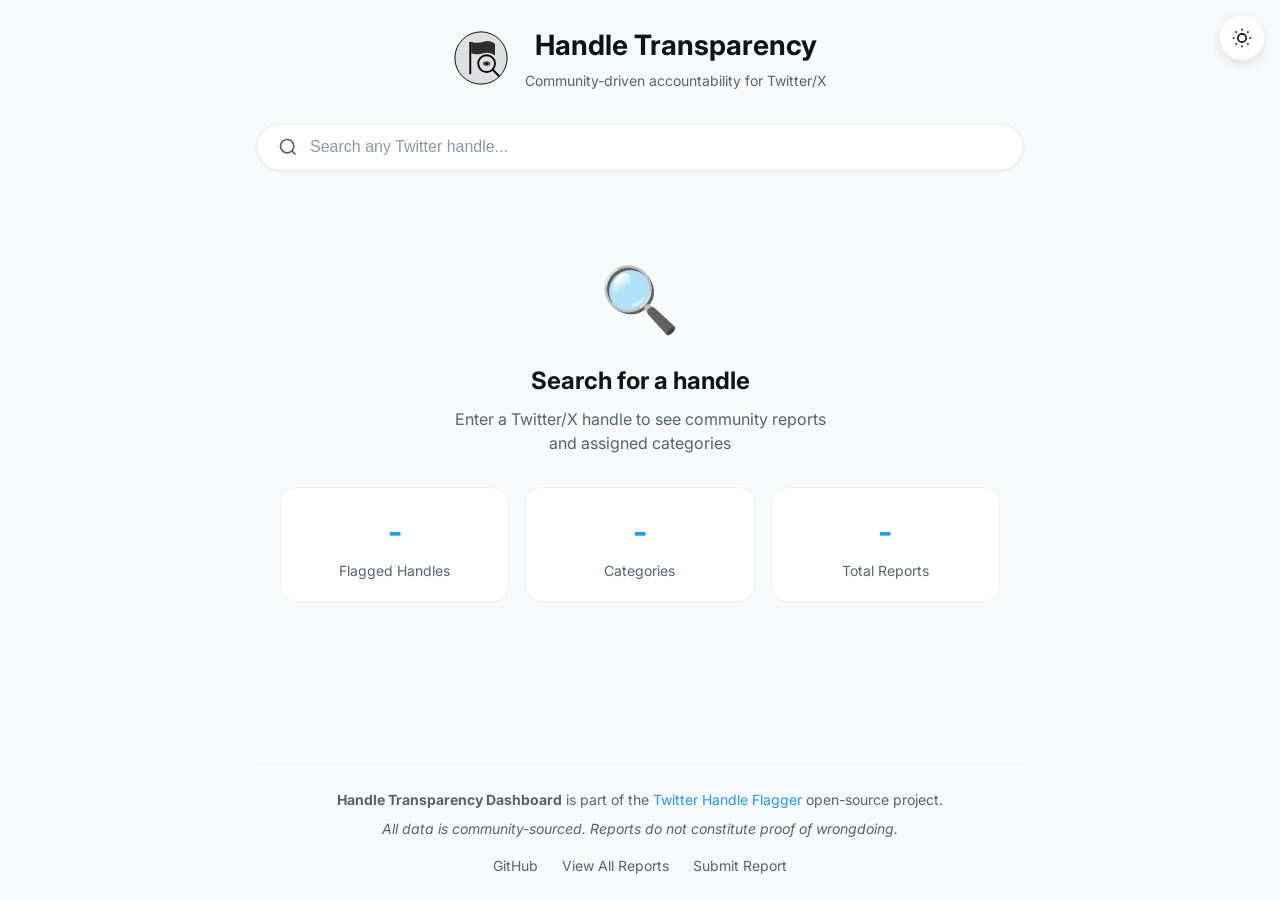
==== docs/index.html @ 55492081 "Add files via upload" ====
<!DOCTYPE html>
<html lang="en">
<head>
  <meta charset="UTF-8">
  <meta name="viewport" content="width=device-width, initial-scale=1.0">
  <title>Handle Transparency Dashboard</title>
  <meta name="description" content="Search and view community reports on Twitter/X handles. See badges, categories, and feedback from the community.">
  
  <!-- Favicon -->
  <link rel="icon" type="image/svg+xml" href="assets/logo.svg">
  
  <!-- Fonts -->
  <link rel="preconnect" href="https://fonts.googleapis.com">
  <link rel="preconnect" href="https://fonts.gstatic.com" crossorigin>
  <link href="https://fonts.googleapis.com/css2?family=Inter:wght@400;500;600;700&display=swap" rel="stylesheet">
  
  <!-- Styles -->
  <link rel="stylesheet" href="styles.css">
</head>
<body>
  <!-- Theme toggle -->
  <button class="theme-toggle" id="themeToggle" aria-label="Toggle dark mode">
    <svg class="sun-icon" width="20" height="20" viewBox="0 0 24 24" fill="none" stroke="currentColor" stroke-width="2">
      <circle cx="12" cy="12" r="5"></circle>
      <line x1="12" y1="1" x2="12" y2="3"></line>
      <line x1="12" y1="21" x2="12" y2="23"></line>
      <line x1="4.22" y1="4.22" x2="5.64" y2="5.64"></line>
      <line x1="18.36" y1="18.36" x2="19.78" y2="19.78"></line>
      <line x1="1" y1="12" x2="3" y2="12"></line>
      <line x1="21" y1="12" x2="23" y2="12"></line>
      <line x1="4.22" y1="19.78" x2="5.64" y2="18.36"></line>
      <line x1="18.36" y1="5.64" x2="19.78" y2="4.22"></line>
    </svg>
    <svg class="moon-icon" width="20" height="20" viewBox="0 0 24 24" fill="none" stroke="currentColor" stroke-width="2">
      <path d="M21 12.79A9 9 0 1 1 11.21 3 7 7 0 0 0 21 12.79z"></path>
    </svg>
  </button>

  <div class="container">
    <!-- Header -->
    <header class="header">
      <div class="logo">
        <img src="assets/logo.svg" alt="Handle Flagger Logo" class="logo-img">
        <div class="logo-text">
          <h1>Handle Transparency</h1>
          <p class="tagline">Community-driven accountability for Twitter/X</p>
        </div>
      </div>
    </header>

    <!-- Search Section -->
    <section class="search-section">
      <div class="search-container">
        <div class="search-input-wrapper">
          <svg class="search-icon" width="20" height="20" viewBox="0 0 24 24" fill="none" stroke="currentColor" stroke-width="2">
            <circle cx="11" cy="11" r="8"></circle>
            <line x1="21" y1="21" x2="16.65" y2="16.65"></line>
          </svg>
          <input 
            type="text" 
            id="searchInput" 
            class="search-input" 
            placeholder="Search any Twitter handle..." 
            autocomplete="off"
            spellcheck="false"
          >
          <button class="search-clear" id="searchClear" aria-label="Clear search">
            <svg width="16" height="16" viewBox="0 0 24 24" fill="none" stroke="currentColor" stroke-width="2">
              <line x1="18" y1="6" x2="6" y2="18"></line>
              <line x1="6" y1="6" x2="18" y2="18"></line>
            </svg>
          </button>
        </div>
        <div class="search-dropdown" id="searchDropdown"></div>
      </div>
      
      <!-- Recent Searches -->
      <div class="recent-searches" id="recentSearches">
        <span class="recent-label">Recent:</span>
        <div class="recent-tags" id="recentTags"></div>
      </div>
    </section>

    <!-- Results Section -->
    <main class="results-section" id="resultsSection">
      <!-- Empty State -->
      <div class="empty-state" id="emptyState">
        <div class="empty-icon">🔍</div>
        <h2>Search for a handle</h2>
        <p>Enter a Twitter/X handle to see community reports and assigned categories</p>
        
        <!-- Stats Overview -->
        <div class="stats-overview" id="statsOverview">
          <div class="stat-card">
            <span class="stat-number" id="totalHandles">-</span>
            <span class="stat-label">Flagged Handles</span>
          </div>
          <div class="stat-card">
            <span class="stat-number" id="totalCategories">-</span>
            <span class="stat-label">Categories</span>
          </div>
          <div class="stat-card">
            <span class="stat-number" id="totalReports">-</span>
            <span class="stat-label">Total Reports</span>
          </div>
        </div>
      </div>

      <!-- Loading State -->
      <div class="loading-state hidden" id="loadingState">
        <div class="spinner"></div>
        <p>Searching...</p>
      </div>

      <!-- Profile Card (hidden by default) -->
      <div class="profile-card hidden" id="profileCard">
        <div class="profile-header">
          <img src="" alt="Profile Avatar" class="profile-avatar" id="profileAvatar">
          <div class="profile-info">
            <h2 class="profile-handle" id="profileHandle">@handle</h2>
            <a href="#" class="profile-link" id="profileLink" target="_blank" rel="noopener">
              View on Twitter →
            </a>
          </div>
        </div>
        
        <!-- Badges -->
        <div class="profile-badges" id="profileBadges">
          <!-- Badges will be inserted here -->
        </div>
        
        <!-- Stats -->
        <div class="profile-stats">
          <div class="stat">
            <span class="stat-value" id="reportCount">0</span>
            <span class="stat-label">Reports</span>
          </div>
          <div class="stat">
            <span class="stat-value" id="firstFlagged">-</span>
            <span class="stat-label">First Flagged</span>
          </div>
          <div class="stat">
            <span class="stat-value" id="lastReport">-</span>
            <span class="stat-label">Last Report</span>
          </div>
        </div>
      </div>

      <!-- Not Found State -->
      <div class="not-found-state hidden" id="notFoundState">
        <div class="not-found-icon">✨</div>
        <h2>No reports found</h2>
        <p>Good news! <strong id="notFoundHandle">@handle</strong> hasn't been flagged by the community.</p>
        <p class="not-found-note">This doesn't mean the account is trustworthy - it just hasn't been reported yet.</p>
        <a href="#" class="report-btn" id="reportBtn" target="_blank" rel="noopener">
          🚩 Report this handle
        </a>
      </div>

      <!-- Feedback/Reports Section -->
      <section class="feedback-section hidden" id="feedbackSection">
        <h3 class="section-title">
          <svg width="20" height="20" viewBox="0 0 24 24" fill="none" stroke="currentColor" stroke-width="2">
            <path d="M21 15a2 2 0 0 1-2 2H7l-4 4V5a2 2 0 0 1 2-2h14a2 2 0 0 1 2 2z"></path>
          </svg>
          Community Reports
        </h3>
        
        <div class="reports-list" id="reportsList">
          <!-- Reports will be inserted here -->
        </div>
        
        <div class="reports-pagination hidden" id="reportsPagination">
          <button class="pagination-btn" id="loadMoreBtn">Load more reports</button>
        </div>
      </section>
    </main>

    <!-- Footer -->
    <footer class="footer">
      <div class="footer-content">
        <p>
          <strong>Handle Transparency Dashboard</strong> is part of the 
          <a href="https://github.com/xxddgghh/twitter-handle-flagger" target="_blank" rel="noopener">Twitter Handle Flagger</a> 
          open-source project.
        </p>
        <p class="footer-note">
          All data is community-sourced. Reports do not constitute proof of wrongdoing.
        </p>
        <div class="footer-links">
          <a href="https://github.com/xxddgghh/twitter-handle-flagger" target="_blank" rel="noopener">GitHub</a>
          <a href="https://github.com/xxddgghh/twitter-handle-flagger/issues" target="_blank" rel="noopener">View All Reports</a>
          <a href="https://github.com/xxddgghh/twitter-handle-flagger/issues/new" target="_blank" rel="noopener">Submit Report</a>
        </div>
      </div>
    </footer>
  </div>

  <!-- Scripts -->
  <script src="app.js"></script>
</body>
</html>
---- docs/styles.css ----
/* ===== CSS Variables ===== */
:root {
  /* Light mode (default) */
  --bg-primary: #ffffff;
  --bg-secondary: #f7f9fa;
  --bg-tertiary: #eff3f4;
  --bg-hover: #e7e7e8;
  --text-primary: #0f1419;
  --text-secondary: #536471;
  --text-tertiary: #8899a6;
  --border-color: #eff3f4;
  --border-hover: #cfd9de;
  --accent-color: #1d9bf0;
  --accent-hover: #1a8cd8;
  --success-color: #00ba7c;
  --warning-color: #ffad1f;
  --danger-color: #f4212e;
  --shadow-sm: 0 1px 2px rgba(0, 0, 0, 0.05);
  --shadow-md: 0 4px 12px rgba(0, 0, 0, 0.1);
  --shadow-lg: 0 8px 24px rgba(0, 0, 0, 0.12);
  --radius-sm: 4px;
  --radius-md: 8px;
  --radius-lg: 16px;
  --radius-full: 9999px;
  
  /* Category colors */
  --cat-paid-promoter: #FFD700;
  --cat-pro-bharat: #FF9933;
  --cat-propaganda: #DC143C;
  --cat-anti-india: #8B0000;
}

/* Dark mode */
[data-theme="dark"] {
  --bg-primary: #000000;
  --bg-secondary: #16181c;
  --bg-tertiary: #1d1f23;
  --bg-hover: #2c2f33;
  --text-primary: #e7e9ea;
  --text-secondary: #71767b;
  --text-tertiary: #536471;
  --border-color: #2f3336;
  --border-hover: #3e4144;
  --shadow-sm: 0 1px 2px rgba(0, 0, 0, 0.3);
  --shadow-md: 0 4px 12px rgba(0, 0, 0, 0.4);
  --shadow-lg: 0 8px 24px rgba(0, 0, 0, 0.5);
}

/* ===== Base Styles ===== */
* {
  margin: 0;
  padding: 0;
  box-sizing: border-box;
}

html {
  font-size: 16px;
  scroll-behavior: smooth;
}

body {
  font-family: 'Inter', -apple-system, BlinkMacSystemFont, 'Segoe UI', Roboto, sans-serif;
  background: var(--bg-secondary);
  color: var(--text-primary);
  line-height: 1.5;
  min-height: 100vh;
  transition: background-color 0.3s ease, color 0.3s ease;
}

a {
  color: var(--accent-color);
  text-decoration: none;
}

a:hover {
  text-decoration: underline;
}

/* ===== Theme Toggle ===== */
.theme-toggle {
  position: fixed;
  top: 16px;
  right: 16px;
  z-index: 100;
  width: 44px;
  height: 44px;
  border: none;
  border-radius: var(--radius-full);
  background: var(--bg-primary);
  color: var(--text-primary);
  cursor: pointer;
  display: flex;
  align-items: center;
  justify-content: center;
  box-shadow: var(--shadow-md);
  transition: all 0.2s ease;
}

.theme-toggle:hover {
  transform: scale(1.05);
  background: var(--bg-hover);
}

.theme-toggle .sun-icon {
  display: block;
}

.theme-toggle .moon-icon {
  display: none;
}

[data-theme="dark"] .theme-toggle .sun-icon {
  display: none;
}

[data-theme="dark"] .theme-toggle .moon-icon {
  display: block;
}

/* ===== Container ===== */
.container {
  max-width: 800px;
  margin: 0 auto;
  padding: 24px 16px;
  min-height: 100vh;
  display: flex;
  flex-direction: column;
}

/* ===== Header ===== */
.header {
  text-align: center;
  margin-bottom: 32px;
}

.logo {
  display: flex;
  align-items: center;
  justify-content: center;
  gap: 16px;
}

.logo-img {
  width: 56px;
  height: 56px;
  color: var(--accent-color);
}

.logo-text h1 {
  font-size: 1.75rem;
  font-weight: 700;
  color: var(--text-primary);
}

.tagline {
  font-size: 0.875rem;
  color: var(--text-secondary);
  margin-top: 4px;
}

/* ===== Search Section ===== */
.search-section {
  margin-bottom: 32px;
}

.search-container {
  position: relative;
}

.search-input-wrapper {
  display: flex;
  align-items: center;
  background: var(--bg-primary);
  border: 2px solid var(--border-color);
  border-radius: var(--radius-full);
  padding: 12px 20px;
  gap: 12px;
  transition: all 0.2s ease;
  box-shadow: var(--shadow-sm);
}

.search-input-wrapper:focus-within {
  border-color: var(--accent-color);
  box-shadow: 0 0 0 4px rgba(29, 155, 240, 0.2);
}

.search-icon {
  color: var(--text-secondary);
  flex-shrink: 0;
}

.search-input {
  flex: 1;
  border: none;
  background: transparent;
  font-size: 1rem;
  color: var(--text-primary);
  outline: none;
}

.search-input::placeholder {
  color: var(--text-tertiary);
}

.search-clear {
  display: none;
  align-items: center;
  justify-content: center;
  width: 28px;
  height: 28px;
  border: none;
  border-radius: var(--radius-full);
  background: var(--bg-tertiary);
  color: var(--text-secondary);
  cursor: pointer;
  transition: all 0.15s ease;
}

.search-clear:hover {
  background: var(--bg-hover);
  color: var(--text-primary);
}

.search-clear.visible {
  display: flex;
}

/* Search Dropdown */
.search-dropdown {
  position: absolute;
  top: calc(100% + 8px);
  left: 0;
  right: 0;
  background: var(--bg-primary);
  border: 1px solid var(--border-color);
  border-radius: var(--radius-lg);
  box-shadow: var(--shadow-lg);
  max-height: 320px;
  overflow-y: auto;
  display: none;
  z-index: 50;
}

.search-dropdown.visible {
  display: block;
}

.dropdown-item {
  display: flex;
  align-items: center;
  justify-content: space-between;
  padding: 12px 16px;
  cursor: pointer;
  transition: background 0.1s ease;
}

.dropdown-item:hover {
  background: var(--bg-secondary);
}

.dropdown-item:first-child {
  border-radius: var(--radius-lg) var(--radius-lg) 0 0;
}

.dropdown-item:last-child {
  border-radius: 0 0 var(--radius-lg) var(--radius-lg);
}

.dropdown-handle {
  font-weight: 600;
  color: var(--text-primary);
}

.dropdown-badge {
  font-size: 0.75rem;
  padding: 2px 8px;
  border-radius: var(--radius-full);
  font-weight: 500;
}

/* Recent Searches */
.recent-searches {
  display: none;
  align-items: center;
  gap: 8px;
  margin-top: 12px;
  flex-wrap: wrap;
}

.recent-searches.visible {
  display: flex;
}

.recent-label {
  font-size: 0.875rem;
  color: var(--text-secondary);
}

.recent-tags {
  display: flex;
  gap: 8px;
  flex-wrap: wrap;
}

.recent-tag {
  display: inline-flex;
  align-items: center;
  gap: 6px;
  padding: 6px 12px;
  background: var(--bg-primary);
  border: 1px solid var(--border-color);
  border-radius: var(--radius-full);
  font-size: 0.875rem;
  color: var(--text-primary);
  cursor: pointer;
  transition: all 0.15s ease;
}

.recent-tag:hover {
  background: var(--bg-hover);
  border-color: var(--border-hover);
}

.recent-tag-remove {
  width: 16px;
  height: 16px;
  display: flex;
  align-items: center;
  justify-content: center;
  border-radius: var(--radius-full);
  color: var(--text-tertiary);
  transition: all 0.1s ease;
}

.recent-tag-remove:hover {
  background: var(--danger-color);
  color: white;
}

/* ===== Results Section ===== */
.results-section {
  flex: 1;
}

/* Empty State */
.empty-state {
  text-align: center;
  padding: 48px 24px;
}

.empty-icon {
  font-size: 4rem;
  margin-bottom: 16px;
}

.empty-state h2 {
  font-size: 1.5rem;
  font-weight: 700;
  margin-bottom: 8px;
  color: var(--text-primary);
}

.empty-state p {
  color: var(--text-secondary);
  max-width: 400px;
  margin: 0 auto;
}

/* Stats Overview */
.stats-overview {
  display: grid;
  grid-template-columns: repeat(3, 1fr);
  gap: 16px;
  margin-top: 32px;
}

.stat-card {
  background: var(--bg-primary);
  border: 1px solid var(--border-color);
  border-radius: var(--radius-lg);
  padding: 20px;
  text-align: center;
}

.stat-number {
  display: block;
  font-size: 2rem;
  font-weight: 700;
  color: var(--accent-color);
}

.stat-label {
  display: block;
  font-size: 0.875rem;
  color: var(--text-secondary);
  margin-top: 4px;
}

/* Loading State */
.loading-state {
  text-align: center;
  padding: 64px 24px;
}

.spinner {
  width: 40px;
  height: 40px;
  border: 3px solid var(--border-color);
  border-top-color: var(--accent-color);
  border-radius: 50%;
  animation: spin 0.8s linear infinite;
  margin: 0 auto 16px;
}

@keyframes spin {
  to { transform: rotate(360deg); }
}

.loading-state p {
  color: var(--text-secondary);
}

/* ===== Profile Card ===== */
.profile-card {
  background: var(--bg-primary);
  border: 1px solid var(--border-color);
  border-radius: var(--radius-lg);
  padding: 24px;
  margin-bottom: 24px;
  box-shadow: var(--shadow-md);
}

.profile-header {
  display: flex;
  align-items: center;
  gap: 16px;
  margin-bottom: 20px;
}

.profile-avatar {
  width: 72px;
  height: 72px;
  border-radius: var(--radius-full);
  background: var(--bg-tertiary);
  object-fit: cover;
}

.profile-info {
  flex: 1;
}

.profile-handle {
  font-size: 1.5rem;
  font-weight: 700;
  color: var(--text-primary);
}

.profile-link {
  font-size: 0.875rem;
  color: var(--accent-color);
}

/* Profile Badges */
.profile-badges {
  display: flex;
  flex-wrap: wrap;
  gap: 8px;
  margin-bottom: 20px;
}

.badge {
  display: inline-flex;
  align-items: center;
  gap: 6px;
  padding: 8px 16px;
  border-radius: var(--radius-full);
  font-size: 0.875rem;
  font-weight: 600;
}

.badge-dot {
  width: 8px;
  height: 8px;
  border-radius: 50%;
}

/* Profile Stats */
.profile-stats {
  display: grid;
  grid-template-columns: repeat(3, 1fr);
  gap: 16px;
  padding-top: 20px;
  border-top: 1px solid var(--border-color);
}

.profile-stats .stat {
  text-align: center;
}

.profile-stats .stat-value {
  display: block;
  font-size: 1.25rem;
  font-weight: 700;
  color: var(--text-primary);
}

.profile-stats .stat-label {
  font-size: 0.75rem;
  color: var(--text-secondary);
  text-transform: uppercase;
  letter-spacing: 0.5px;
}

/* ===== Not Found State ===== */
.not-found-state {
  text-align: center;
  padding: 48px 24px;
  background: var(--bg-primary);
  border: 1px solid var(--border-color);
  border-radius: var(--radius-lg);
}

.not-found-icon {
  font-size: 4rem;
  margin-bottom: 16px;
}

.not-found-state h2 {
  font-size: 1.5rem;
  font-weight: 700;
  margin-bottom: 8px;
  color: var(--success-color);
}

.not-found-state p {
  color: var(--text-secondary);
  margin-bottom: 8px;
}

.not-found-note {
  font-size: 0.875rem;
  color: var(--text-tertiary);
  font-style: italic;
}

.report-btn {
  display: inline-flex;
  align-items: center;
  gap: 8px;
  margin-top: 20px;
  padding: 12px 24px;
  background: var(--danger-color);
  color: white;
  border-radius: var(--radius-full);
  font-weight: 600;
  text-decoration: none;
  transition: all 0.15s ease;
}

.report-btn:hover {
  background: #d91a27;
  text-decoration: none;
  transform: translateY(-1px);
}

/* ===== Feedback Section ===== */
.feedback-section {
  margin-top: 24px;
}

.section-title {
  display: flex;
  align-items: center;
  gap: 8px;
  font-size: 1.125rem;
  font-weight: 600;
  color: var(--text-primary);
  margin-bottom: 16px;
}

.section-title svg {
  color: var(--text-secondary);
}

/* Reports List */
.reports-list {
  display: flex;
  flex-direction: column;
  gap: 12px;
}

.report-card {
  background: var(--bg-primary);
  border: 1px solid var(--border-color);
  border-radius: var(--radius-lg);
  padding: 16px;
  transition: all 0.15s ease;
}

.report-card:hover {
  border-color: var(--border-hover);
  box-shadow: var(--shadow-sm);
}

.report-header {
  display: flex;
  align-items: center;
  justify-content: space-between;
  margin-bottom: 8px;
}

.report-meta {
  display: flex;
  align-items: center;
  gap: 8px;
}

.reporter-avatar {
  width: 24px;
  height: 24px;
  border-radius: var(--radius-full);
  background: var(--bg-tertiary);
}

.reporter-name {
  font-weight: 500;
  color: var(--text-primary);
  font-size: 0.875rem;
}

.report-date {
  font-size: 0.75rem;
  color: var(--text-tertiary);
}

.report-category {
  font-size: 0.75rem;
  padding: 4px 10px;
  border-radius: var(--radius-full);
  font-weight: 500;
}

.report-content {
  color: var(--text-secondary);
  font-size: 0.875rem;
  line-height: 1.6;
  margin-bottom: 12px;
}

.report-content blockquote {
  border-left: 3px solid var(--border-color);
  padding-left: 12px;
  margin: 8px 0;
  color: var(--text-tertiary);
  font-style: italic;
}

.report-footer {
  display: flex;
  align-items: center;
  justify-content: space-between;
}

.report-link {
  font-size: 0.875rem;
  color: var(--accent-color);
  display: flex;
  align-items: center;
  gap: 4px;
}

/* Pagination */
.reports-pagination {
  margin-top: 20px;
  text-align: center;
}

.pagination-btn {
  padding: 12px 24px;
  background: var(--bg-tertiary);
  border: 1px solid var(--border-color);
  border-radius: var(--radius-full);
  color: var(--text-primary);
  font-weight: 500;
  cursor: pointer;
  transition: all 0.15s ease;
}

.pagination-btn:hover {
  background: var(--bg-hover);
}

/* ===== Footer ===== */
.footer {
  margin-top: 48px;
  padding-top: 24px;
  border-top: 1px solid var(--border-color);
}

.footer-content {
  text-align: center;
}

.footer-content p {
  font-size: 0.875rem;
  color: var(--text-secondary);
  margin-bottom: 8px;
}

.footer-note {
  font-size: 0.75rem;
  color: var(--text-tertiary);
  font-style: italic;
}

.footer-links {
  display: flex;
  justify-content: center;
  gap: 24px;
  margin-top: 16px;
}

.footer-links a {
  font-size: 0.875rem;
  color: var(--text-secondary);
}

.footer-links a:hover {
  color: var(--accent-color);
}

/* ===== Utility Classes ===== */
.hidden {
  display: none !important;
}

/* ===== Responsive ===== */
@media (max-width: 640px) {
  .container {
    padding: 16px 12px;
  }
  
  .logo {
    flex-direction: column;
    gap: 12px;
  }
  
  .logo-img {
    width: 48px;
    height: 48px;
  }
  
  .logo-text h1 {
    font-size: 1.5rem;
  }
  
  .search-input-wrapper {
    padding: 10px 16px;
  }
  
  .stats-overview {
    grid-template-columns: 1fr;
    gap: 12px;
  }
  
  .stat-card {
    padding: 16px;
  }
  
  .stat-number {
    font-size: 1.5rem;
  }
  
  .profile-card {
    padding: 16px;
  }
  
  .profile-header {
    flex-direction: column;
    text-align: center;
  }
  
  .profile-avatar {
    width: 64px;
    height: 64px;
  }
  
  .profile-handle {
    font-size: 1.25rem;
  }
  
  .profile-badges {
    justify-content: center;
  }
  
  .profile-stats {
    grid-template-columns: 1fr;
    gap: 12px;
  }
  
  .report-header {
    flex-direction: column;
    align-items: flex-start;
    gap: 8px;
  }
  
  .footer-links {
    flex-direction: column;
    gap: 12px;
  }
  
  .theme-toggle {
    top: 12px;
    right: 12px;
    width: 40px;
    height: 40px;
  }
}

/* Tablet */
@media (min-width: 641px) and (max-width: 768px) {
  .stats-overview {
    grid-template-columns: repeat(3, 1fr);
  }
  
  .profile-stats {
    grid-template-columns: repeat(3, 1fr);
  }
}

/* ===== Print Styles ===== */
@media print {
  .theme-toggle,
  .search-section,
  .report-btn,
  .pagination-btn,
  .footer-links {
    display: none !important;
  }
  
  body {
    background: white;
    color: black;
  }
  
  .profile-card,
  .report-card {
    border: 1px solid #ccc;
    box-shadow: none;
  }
}
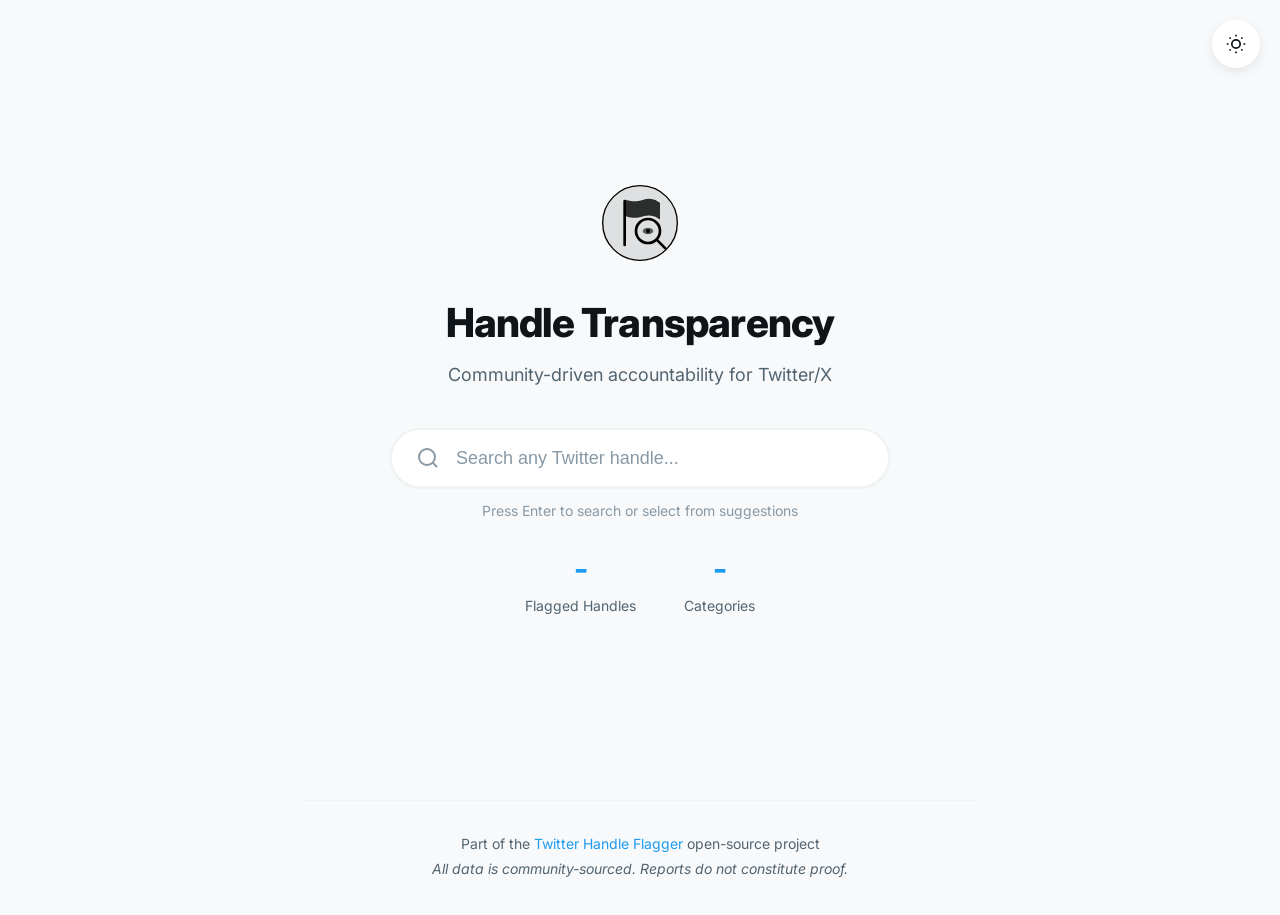
==== commit 94ed1081: "Add files via upload" ====
--- a/docs/index.html
+++ b/docs/index.html
@@ -12,7 +12,7 @@
   <!-- Fonts -->
   <link rel="preconnect" href="https://fonts.googleapis.com">
   <link rel="preconnect" href="https://fonts.gstatic.com" crossorigin>
-  <link href="https://fonts.googleapis.com/css2?family=Inter:wght@400;500;600;700&display=swap" rel="stylesheet">
+  <link href="https://fonts.googleapis.com/css2?family=Inter:wght@400;500;600;700;800&display=swap" rel="stylesheet">
   
   <!-- Styles -->
   <link rel="stylesheet" href="styles.css">
@@ -37,74 +37,78 @@
   </button>
 
   <div class="container">
-    <!-- Header -->
-    <header class="header">
-      <div class="logo">
-        <img src="assets/logo.svg" alt="Handle Flagger Logo" class="logo-img">
-        <div class="logo-text">
-          <h1>Handle Transparency</h1>
-          <p class="tagline">Community-driven accountability for Twitter/X</p>
-        </div>
-      </div>
-    </header>
-
-    <!-- Search Section -->
-    <section class="search-section">
-      <div class="search-container">
-        <div class="search-input-wrapper">
-          <svg class="search-icon" width="20" height="20" viewBox="0 0 24 24" fill="none" stroke="currentColor" stroke-width="2">
-            <circle cx="11" cy="11" r="8"></circle>
-            <line x1="21" y1="21" x2="16.65" y2="16.65"></line>
+    <!-- Hero Section (shown initially) -->
+    <section class="hero-section" id="heroSection">
+      <div class="hero-content">
+        <div class="hero-logo">
+          <img src="assets/logo.svg" alt="Handle Flagger Logo" class="logo-img">
+        </div>
+        <h1 class="hero-title">Handle Transparency</h1>
+        <p class="hero-subtitle">Community-driven accountability for Twitter/X</p>
+        
+        <!-- Search Box -->
+        <div class="hero-search">
+          <div class="search-container">
+            <div class="search-input-wrapper">
+              <svg class="search-icon" width="24" height="24" viewBox="0 0 24 24" fill="none" stroke="currentColor" stroke-width="2">
+                <circle cx="11" cy="11" r="8"></circle>
+                <line x1="21" y1="21" x2="16.65" y2="16.65"></line>
+              </svg>
+              <input 
+                type="text" 
+                id="searchInput" 
+                class="search-input" 
+                placeholder="Search any Twitter handle..." 
+                autocomplete="off"
+                spellcheck="false"
+              >
+              <button class="search-clear" id="searchClear" aria-label="Clear search">
+                <svg width="18" height="18" viewBox="0 0 24 24" fill="none" stroke="currentColor" stroke-width="2">
+                  <line x1="18" y1="6" x2="6" y2="18"></line>
+                  <line x1="6" y1="6" x2="18" y2="18"></line>
+                </svg>
+              </button>
+            </div>
+            <div class="search-dropdown" id="searchDropdown"></div>
+          </div>
+          <p class="search-hint">Press Enter to search or select from suggestions</p>
+        </div>
+        
+        <!-- Recent Searches -->
+        <div class="recent-searches" id="recentSearches">
+          <span class="recent-label">Recent:</span>
+          <div class="recent-tags" id="recentTags"></div>
+        </div>
+        
+        <!-- Quick Stats -->
+        <div class="hero-stats" id="heroStats">
+          <div class="hero-stat">
+            <span class="hero-stat-number" id="totalHandles">-</span>
+            <span class="hero-stat-label">Flagged Handles</span>
+          </div>
+          <div class="hero-stat">
+            <span class="hero-stat-number" id="totalCategories">-</span>
+            <span class="hero-stat-label">Categories</span>
+          </div>
+        </div>
+      </div>
+    </section>
+
+    <!-- Results Section (shown after search) -->
+    <main class="results-section hidden" id="resultsSection">
+      <!-- Back Button & Mini Search -->
+      <header class="results-header">
+        <button class="back-btn" id="backBtn">
+          <svg width="20" height="20" viewBox="0 0 24 24" fill="none" stroke="currentColor" stroke-width="2">
+            <line x1="19" y1="12" x2="5" y2="12"></line>
+            <polyline points="12 19 5 12 12 5"></polyline>
           </svg>
-          <input 
-            type="text" 
-            id="searchInput" 
-            class="search-input" 
-            placeholder="Search any Twitter handle..." 
-            autocomplete="off"
-            spellcheck="false"
-          >
-          <button class="search-clear" id="searchClear" aria-label="Clear search">
-            <svg width="16" height="16" viewBox="0 0 24 24" fill="none" stroke="currentColor" stroke-width="2">
-              <line x1="18" y1="6" x2="6" y2="18"></line>
-              <line x1="6" y1="6" x2="18" y2="18"></line>
-            </svg>
-          </button>
-        </div>
-        <div class="search-dropdown" id="searchDropdown"></div>
-      </div>
-      
-      <!-- Recent Searches -->
-      <div class="recent-searches" id="recentSearches">
-        <span class="recent-label">Recent:</span>
-        <div class="recent-tags" id="recentTags"></div>
-      </div>
-    </section>
-
-    <!-- Results Section -->
-    <main class="results-section" id="resultsSection">
-      <!-- Empty State -->
-      <div class="empty-state" id="emptyState">
-        <div class="empty-icon">🔍</div>
-        <h2>Search for a handle</h2>
-        <p>Enter a Twitter/X handle to see community reports and assigned categories</p>
-        
-        <!-- Stats Overview -->
-        <div class="stats-overview" id="statsOverview">
-          <div class="stat-card">
-            <span class="stat-number" id="totalHandles">-</span>
-            <span class="stat-label">Flagged Handles</span>
-          </div>
-          <div class="stat-card">
-            <span class="stat-number" id="totalCategories">-</span>
-            <span class="stat-label">Categories</span>
-          </div>
-          <div class="stat-card">
-            <span class="stat-number" id="totalReports">-</span>
-            <span class="stat-label">Total Reports</span>
-          </div>
-        </div>
-      </div>
+          Back
+        </button>
+        <div class="mini-search">
+          <input type="text" id="miniSearchInput" class="mini-search-input" placeholder="Search another handle...">
+        </div>
+      </header>
 
       <!-- Loading State -->
       <div class="loading-state hidden" id="loadingState">
@@ -112,66 +116,115 @@
         <p>Searching...</p>
       </div>
 
-      <!-- Profile Card (hidden by default) -->
-      <div class="profile-card hidden" id="profileCard">
-        <div class="profile-header">
-          <img src="" alt="Profile Avatar" class="profile-avatar" id="profileAvatar">
-          <div class="profile-info">
-            <h2 class="profile-handle" id="profileHandle">@handle</h2>
-            <a href="#" class="profile-link" id="profileLink" target="_blank" rel="noopener">
-              View on Twitter →
-            </a>
-          </div>
-        </div>
-        
-        <!-- Badges -->
-        <div class="profile-badges" id="profileBadges">
-          <!-- Badges will be inserted here -->
-        </div>
-        
-        <!-- Stats -->
-        <div class="profile-stats">
-          <div class="stat">
-            <span class="stat-value" id="reportCount">0</span>
-            <span class="stat-label">Reports</span>
-          </div>
-          <div class="stat">
-            <span class="stat-value" id="firstFlagged">-</span>
-            <span class="stat-label">First Flagged</span>
-          </div>
-          <div class="stat">
-            <span class="stat-value" id="lastReport">-</span>
-            <span class="stat-label">Last Report</span>
+      <!-- Profile Card -->
+      <div class="profile-section hidden" id="profileSection">
+        <div class="profile-card">
+          <div class="profile-main">
+            <img src="" alt="Profile Avatar" class="profile-avatar" id="profileAvatar">
+            <div class="profile-identity">
+              <h2 class="profile-handle" id="profileHandle">@handle</h2>
+              <a href="#" class="profile-twitter-link" id="profileLink" target="_blank" rel="noopener">
+                View on Twitter/X
+                <svg width="14" height="14" viewBox="0 0 24 24" fill="none" stroke="currentColor" stroke-width="2">
+                  <path d="M18 13v6a2 2 0 0 1-2 2H5a2 2 0 0 1-2-2V8a2 2 0 0 1 2-2h6"></path>
+                  <polyline points="15 3 21 3 21 9"></polyline>
+                  <line x1="10" y1="14" x2="21" y2="3"></line>
+                </svg>
+              </a>
+            </div>
+          </div>
+          
+          <!-- Status Badge (Main) -->
+          <div class="profile-status" id="profileStatus">
+            <!-- Status will be injected here -->
+          </div>
+          
+          <!-- Key Stats -->
+          <div class="profile-key-stats">
+            <div class="key-stat">
+              <svg width="20" height="20" viewBox="0 0 24 24" fill="none" stroke="currentColor" stroke-width="2">
+                <path d="M4 15s1-1 4-1 5 2 8 2 4-1 4-1V3s-1 1-4 1-5-2-8-2-4 1-4 1z"></path>
+                <line x1="4" y1="22" x2="4" y2="15"></line>
+              </svg>
+              <div class="key-stat-content">
+                <span class="key-stat-value" id="reportCount">0</span>
+                <span class="key-stat-label">Reports</span>
+              </div>
+            </div>
+            <div class="key-stat">
+              <svg width="20" height="20" viewBox="0 0 24 24" fill="none" stroke="currentColor" stroke-width="2">
+                <circle cx="12" cy="12" r="10"></circle>
+                <polyline points="12 6 12 12 16 14"></polyline>
+              </svg>
+              <div class="key-stat-content">
+                <span class="key-stat-value" id="firstFlagged">-</span>
+                <span class="key-stat-label">First Flagged</span>
+              </div>
+            </div>
+            <div class="key-stat">
+              <svg width="20" height="20" viewBox="0 0 24 24" fill="none" stroke="currentColor" stroke-width="2">
+                <rect x="3" y="4" width="18" height="18" rx="2" ry="2"></rect>
+                <line x1="16" y1="2" x2="16" y2="6"></line>
+                <line x1="8" y1="2" x2="8" y2="6"></line>
+                <line x1="3" y1="10" x2="21" y2="10"></line>
+              </svg>
+              <div class="key-stat-content">
+                <span class="key-stat-value" id="lastReport">-</span>
+                <span class="key-stat-label">Last Report</span>
+              </div>
+            </div>
           </div>
         </div>
       </div>
 
       <!-- Not Found State -->
-      <div class="not-found-state hidden" id="notFoundState">
-        <div class="not-found-icon">✨</div>
-        <h2>No reports found</h2>
-        <p>Good news! <strong id="notFoundHandle">@handle</strong> hasn't been flagged by the community.</p>
-        <p class="not-found-note">This doesn't mean the account is trustworthy - it just hasn't been reported yet.</p>
-        <a href="#" class="report-btn" id="reportBtn" target="_blank" rel="noopener">
-          🚩 Report this handle
-        </a>
-      </div>
-
-      <!-- Feedback/Reports Section -->
-      <section class="feedback-section hidden" id="feedbackSection">
-        <h3 class="section-title">
-          <svg width="20" height="20" viewBox="0 0 24 24" fill="none" stroke="currentColor" stroke-width="2">
-            <path d="M21 15a2 2 0 0 1-2 2H7l-4 4V5a2 2 0 0 1 2-2h14a2 2 0 0 1 2 2z"></path>
-          </svg>
-          Community Reports
-        </h3>
+      <div class="not-found-section hidden" id="notFoundSection">
+        <div class="not-found-card">
+          <div class="not-found-icon">✨</div>
+          <h2>No reports found</h2>
+          <p class="not-found-handle" id="notFoundHandle">@handle</p>
+          <p class="not-found-message">This account hasn't been flagged by the community yet.</p>
+          <div class="not-found-note">
+            <svg width="16" height="16" viewBox="0 0 24 24" fill="none" stroke="currentColor" stroke-width="2">
+              <circle cx="12" cy="12" r="10"></circle>
+              <line x1="12" y1="16" x2="12" y2="12"></line>
+              <line x1="12" y1="8" x2="12.01" y2="8"></line>
+            </svg>
+            <span>This doesn't guarantee the account is trustworthy - it simply hasn't been reported.</span>
+          </div>
+          <a href="#" class="report-btn" id="reportBtn" target="_blank" rel="noopener">
+            <svg width="18" height="18" viewBox="0 0 24 24" fill="none" stroke="currentColor" stroke-width="2">
+              <path d="M4 15s1-1 4-1 5 2 8 2 4-1 4-1V3s-1 1-4 1-5-2-8-2-4 1-4 1z"></path>
+              <line x1="4" y1="22" x2="4" y2="15"></line>
+            </svg>
+            Report this handle
+          </a>
+        </div>
+      </div>
+
+      <!-- Reports Section -->
+      <section class="reports-section hidden" id="reportsSection">
+        <div class="section-header">
+          <h3 class="section-title">
+            <svg width="20" height="20" viewBox="0 0 24 24" fill="none" stroke="currentColor" stroke-width="2">
+              <path d="M21 15a2 2 0 0 1-2 2H7l-4 4V5a2 2 0 0 1 2-2h14a2 2 0 0 1 2 2z"></path>
+            </svg>
+            Community Reports
+          </h3>
+          <span class="reports-count" id="reportsCount">0 reports</span>
+        </div>
         
         <div class="reports-list" id="reportsList">
           <!-- Reports will be inserted here -->
         </div>
         
         <div class="reports-pagination hidden" id="reportsPagination">
-          <button class="pagination-btn" id="loadMoreBtn">Load more reports</button>
+          <button class="load-more-btn" id="loadMoreBtn">
+            Load more reports
+            <svg width="16" height="16" viewBox="0 0 24 24" fill="none" stroke="currentColor" stroke-width="2">
+              <polyline points="6 9 12 15 18 9"></polyline>
+            </svg>
+          </button>
         </div>
       </section>
     </main>
@@ -180,18 +233,13 @@
     <footer class="footer">
       <div class="footer-content">
         <p>
-          <strong>Handle Transparency Dashboard</strong> is part of the 
+          Part of the 
           <a href="https://github.com/xxddgghh/twitter-handle-flagger" target="_blank" rel="noopener">Twitter Handle Flagger</a> 
-          open-source project.
+          open-source project
         </p>
-        <p class="footer-note">
-          All data is community-sourced. Reports do not constitute proof of wrongdoing.
+        <p class="footer-disclaimer">
+          All data is community-sourced. Reports do not constitute proof.
         </p>
-        <div class="footer-links">
-          <a href="https://github.com/xxddgghh/twitter-handle-flagger" target="_blank" rel="noopener">GitHub</a>
-          <a href="https://github.com/xxddgghh/twitter-handle-flagger/issues" target="_blank" rel="noopener">View All Reports</a>
-          <a href="https://github.com/xxddgghh/twitter-handle-flagger/issues/new" target="_blank" rel="noopener">Submit Report</a>
-        </div>
       </div>
     </footer>
   </div>
--- a/docs/styles.css
+++ b/docs/styles.css
@@ -5,6 +5,7 @@
   --bg-secondary: #f7f9fa;
   --bg-tertiary: #eff3f4;
   --bg-hover: #e7e7e8;
+  --bg-card: #ffffff;
   --text-primary: #0f1419;
   --text-secondary: #536471;
   --text-tertiary: #8899a6;
@@ -13,37 +14,46 @@
   --accent-color: #1d9bf0;
   --accent-hover: #1a8cd8;
   --success-color: #00ba7c;
+  --success-bg: rgba(0, 186, 124, 0.1);
   --warning-color: #ffad1f;
+  --warning-bg: rgba(255, 173, 31, 0.1);
   --danger-color: #f4212e;
-  --shadow-sm: 0 1px 2px rgba(0, 0, 0, 0.05);
-  --shadow-md: 0 4px 12px rgba(0, 0, 0, 0.1);
-  --shadow-lg: 0 8px 24px rgba(0, 0, 0, 0.12);
-  --radius-sm: 4px;
-  --radius-md: 8px;
+  --danger-bg: rgba(244, 33, 46, 0.1);
+  --shadow-sm: 0 1px 2px rgba(0, 0, 0, 0.04);
+  --shadow-md: 0 4px 12px rgba(0, 0, 0, 0.08);
+  --shadow-lg: 0 8px 30px rgba(0, 0, 0, 0.12);
+  --radius-sm: 8px;
+  --radius-md: 12px;
   --radius-lg: 16px;
+  --radius-xl: 24px;
   --radius-full: 9999px;
   
   /* Category colors */
   --cat-paid-promoter: #FFD700;
+  --cat-paid-promoter-bg: rgba(255, 215, 0, 0.15);
   --cat-pro-bharat: #FF9933;
+  --cat-pro-bharat-bg: rgba(255, 153, 51, 0.15);
   --cat-propaganda: #DC143C;
+  --cat-propaganda-bg: rgba(220, 20, 60, 0.15);
   --cat-anti-india: #8B0000;
+  --cat-anti-india-bg: rgba(139, 0, 0, 0.15);
 }
 
 /* Dark mode */
 [data-theme="dark"] {
   --bg-primary: #000000;
-  --bg-secondary: #16181c;
-  --bg-tertiary: #1d1f23;
-  --bg-hover: #2c2f33;
+  --bg-secondary: #0a0a0a;
+  --bg-tertiary: #16181c;
+  --bg-hover: #1d1f23;
+  --bg-card: #16181c;
   --text-primary: #e7e9ea;
   --text-secondary: #71767b;
   --text-tertiary: #536471;
   --border-color: #2f3336;
   --border-hover: #3e4144;
-  --shadow-sm: 0 1px 2px rgba(0, 0, 0, 0.3);
-  --shadow-md: 0 4px 12px rgba(0, 0, 0, 0.4);
-  --shadow-lg: 0 8px 24px rgba(0, 0, 0, 0.5);
+  --shadow-sm: 0 1px 2px rgba(0, 0, 0, 0.2);
+  --shadow-md: 0 4px 12px rgba(0, 0, 0, 0.3);
+  --shadow-lg: 0 8px 30px rgba(0, 0, 0, 0.4);
 }
 
 /* ===== Base Styles ===== */
@@ -70,23 +80,24 @@
 a {
   color: var(--accent-color);
   text-decoration: none;
+  transition: color 0.15s ease;
 }
 
 a:hover {
-  text-decoration: underline;
+  color: var(--accent-hover);
 }
 
 /* ===== Theme Toggle ===== */
 .theme-toggle {
   position: fixed;
-  top: 16px;
-  right: 16px;
+  top: 20px;
+  right: 20px;
   z-index: 100;
-  width: 44px;
-  height: 44px;
+  width: 48px;
+  height: 48px;
   border: none;
   border-radius: var(--radius-full);
-  background: var(--bg-primary);
+  background: var(--bg-card);
   color: var(--text-primary);
   cursor: pointer;
   display: flex;
@@ -98,69 +109,66 @@
 
 .theme-toggle:hover {
   transform: scale(1.05);
-  background: var(--bg-hover);
-}
-
-.theme-toggle .sun-icon {
-  display: block;
-}
-
-.theme-toggle .moon-icon {
-  display: none;
-}
-
-[data-theme="dark"] .theme-toggle .sun-icon {
-  display: none;
-}
-
-[data-theme="dark"] .theme-toggle .moon-icon {
-  display: block;
-}
+  box-shadow: var(--shadow-lg);
+}
+
+.theme-toggle .sun-icon { display: block; }
+.theme-toggle .moon-icon { display: none; }
+[data-theme="dark"] .theme-toggle .sun-icon { display: none; }
+[data-theme="dark"] .theme-toggle .moon-icon { display: block; }
 
 /* ===== Container ===== */
 .container {
-  max-width: 800px;
+  max-width: 720px;
   margin: 0 auto;
-  padding: 24px 16px;
+  padding: 0 20px;
   min-height: 100vh;
   display: flex;
   flex-direction: column;
 }
 
-/* ===== Header ===== */
-.header {
+/* ===== Hero Section ===== */
+.hero-section {
+  display: flex;
+  align-items: center;
+  justify-content: center;
+  min-height: calc(100vh - 100px);
+  padding: 40px 0;
+}
+
+.hero-content {
   text-align: center;
-  margin-bottom: 32px;
-}
-
-.logo {
-  display: flex;
-  align-items: center;
-  justify-content: center;
-  gap: 16px;
+  width: 100%;
+  max-width: 500px;
+}
+
+.hero-logo {
+  margin-bottom: 24px;
 }
 
 .logo-img {
-  width: 56px;
-  height: 56px;
+  width: 80px;
+  height: 80px;
   color: var(--accent-color);
 }
 
-.logo-text h1 {
-  font-size: 1.75rem;
-  font-weight: 700;
-  color: var(--text-primary);
-}
-
-.tagline {
-  font-size: 0.875rem;
-  color: var(--text-secondary);
-  margin-top: 4px;
-}
-
-/* ===== Search Section ===== */
-.search-section {
-  margin-bottom: 32px;
+.hero-title {
+  font-size: 2.5rem;
+  font-weight: 800;
+  color: var(--text-primary);
+  margin-bottom: 8px;
+  letter-spacing: -0.02em;
+}
+
+.hero-subtitle {
+  font-size: 1.125rem;
+  color: var(--text-secondary);
+  margin-bottom: 40px;
+}
+
+/* Hero Search */
+.hero-search {
+  margin-bottom: 24px;
 }
 
 .search-container {
@@ -170,22 +178,22 @@
 .search-input-wrapper {
   display: flex;
   align-items: center;
-  background: var(--bg-primary);
+  background: var(--bg-card);
   border: 2px solid var(--border-color);
   border-radius: var(--radius-full);
-  padding: 12px 20px;
-  gap: 12px;
+  padding: 16px 24px;
+  gap: 16px;
   transition: all 0.2s ease;
   box-shadow: var(--shadow-sm);
 }
 
 .search-input-wrapper:focus-within {
   border-color: var(--accent-color);
-  box-shadow: 0 0 0 4px rgba(29, 155, 240, 0.2);
+  box-shadow: 0 0 0 4px rgba(29, 155, 240, 0.15);
 }
 
 .search-icon {
-  color: var(--text-secondary);
+  color: var(--text-tertiary);
   flex-shrink: 0;
 }
 
@@ -193,21 +201,23 @@
   flex: 1;
   border: none;
   background: transparent;
-  font-size: 1rem;
+  font-size: 1.125rem;
+  font-weight: 500;
   color: var(--text-primary);
   outline: none;
 }
 
 .search-input::placeholder {
   color: var(--text-tertiary);
+  font-weight: 400;
 }
 
 .search-clear {
   display: none;
   align-items: center;
   justify-content: center;
-  width: 28px;
-  height: 28px;
+  width: 32px;
+  height: 32px;
   border: none;
   border-radius: var(--radius-full);
   background: var(--bg-tertiary);
@@ -217,12 +227,16 @@
 }
 
 .search-clear:hover {
-  background: var(--bg-hover);
-  color: var(--text-primary);
-}
-
-.search-clear.visible {
-  display: flex;
+  background: var(--danger-bg);
+  color: var(--danger-color);
+}
+
+.search-clear.visible { display: flex; }
+
+.search-hint {
+  font-size: 0.875rem;
+  color: var(--text-tertiary);
+  margin-top: 12px;
 }
 
 /* Search Dropdown */
@@ -231,103 +245,97 @@
   top: calc(100% + 8px);
   left: 0;
   right: 0;
-  background: var(--bg-primary);
+  background: var(--bg-card);
   border: 1px solid var(--border-color);
   border-radius: var(--radius-lg);
   box-shadow: var(--shadow-lg);
-  max-height: 320px;
+  max-height: 360px;
   overflow-y: auto;
   display: none;
   z-index: 50;
 }
 
-.search-dropdown.visible {
-  display: block;
-}
+.search-dropdown.visible { display: block; }
 
 .dropdown-item {
   display: flex;
   align-items: center;
   justify-content: space-between;
-  padding: 12px 16px;
+  padding: 14px 20px;
   cursor: pointer;
   transition: background 0.1s ease;
-}
-
-.dropdown-item:hover {
-  background: var(--bg-secondary);
-}
-
-.dropdown-item:first-child {
-  border-radius: var(--radius-lg) var(--radius-lg) 0 0;
-}
-
-.dropdown-item:last-child {
-  border-radius: 0 0 var(--radius-lg) var(--radius-lg);
-}
+  border-bottom: 1px solid var(--border-color);
+}
+
+.dropdown-item:last-child { border-bottom: none; }
+.dropdown-item:hover { background: var(--bg-tertiary); }
 
 .dropdown-handle {
   font-weight: 600;
   color: var(--text-primary);
+  font-size: 1rem;
 }
 
 .dropdown-badge {
   font-size: 0.75rem;
-  padding: 2px 8px;
-  border-radius: var(--radius-full);
-  font-weight: 500;
+  padding: 4px 10px;
+  border-radius: var(--radius-full);
+  font-weight: 600;
 }
 
 /* Recent Searches */
 .recent-searches {
   display: none;
   align-items: center;
-  gap: 8px;
-  margin-top: 12px;
+  justify-content: center;
+  gap: 12px;
+  margin-bottom: 32px;
   flex-wrap: wrap;
 }
 
-.recent-searches.visible {
-  display: flex;
-}
+.recent-searches.visible { display: flex; }
 
 .recent-label {
   font-size: 0.875rem;
-  color: var(--text-secondary);
+  color: var(--text-tertiary);
+  font-weight: 500;
 }
 
 .recent-tags {
   display: flex;
   gap: 8px;
   flex-wrap: wrap;
+  justify-content: center;
 }
 
 .recent-tag {
   display: inline-flex;
   align-items: center;
-  gap: 6px;
-  padding: 6px 12px;
-  background: var(--bg-primary);
+  gap: 8px;
+  padding: 8px 14px;
+  background: var(--bg-card);
   border: 1px solid var(--border-color);
   border-radius: var(--radius-full);
   font-size: 0.875rem;
+  font-weight: 500;
   color: var(--text-primary);
   cursor: pointer;
   transition: all 0.15s ease;
 }
 
 .recent-tag:hover {
-  background: var(--bg-hover);
-  border-color: var(--border-hover);
+  border-color: var(--accent-color);
+  background: var(--bg-tertiary);
 }
 
 .recent-tag-remove {
-  width: 16px;
-  height: 16px;
+  width: 18px;
+  height: 18px;
   display: flex;
   align-items: center;
   justify-content: center;
   border-radius: var(--radius-full);
+  font-size: 14px;
   color: var(--text-tertiary);
   transition: all 0.1s ease;
 }
@@ -337,79 +345,96 @@
   color: white;
 }
 
-/* ===== Results Section ===== */
-.results-section {
-  flex: 1;
-}
-
-/* Empty State */
-.empty-state {
+/* Hero Stats */
+.hero-stats {
+  display: flex;
+  justify-content: center;
+  gap: 48px;
+}
+
+.hero-stat {
   text-align: center;
-  padding: 48px 24px;
-}
-
-.empty-icon {
-  font-size: 4rem;
-  margin-bottom: 16px;
-}
-
-.empty-state h2 {
-  font-size: 1.5rem;
-  font-weight: 700;
-  margin-bottom: 8px;
-  color: var(--text-primary);
-}
-
-.empty-state p {
-  color: var(--text-secondary);
-  max-width: 400px;
-  margin: 0 auto;
-}
-
-/* Stats Overview */
-.stats-overview {
-  display: grid;
-  grid-template-columns: repeat(3, 1fr);
-  gap: 16px;
-  margin-top: 32px;
-}
-
-.stat-card {
-  background: var(--bg-primary);
-  border: 1px solid var(--border-color);
-  border-radius: var(--radius-lg);
-  padding: 20px;
-  text-align: center;
-}
-
-.stat-number {
+}
+
+.hero-stat-number {
   display: block;
   font-size: 2rem;
   font-weight: 700;
   color: var(--accent-color);
 }
 
-.stat-label {
-  display: block;
-  font-size: 0.875rem;
-  color: var(--text-secondary);
-  margin-top: 4px;
+.hero-stat-label {
+  font-size: 0.875rem;
+  color: var(--text-secondary);
+}
+
+/* ===== Results Section ===== */
+.results-section {
+  padding: 24px 0;
+  flex: 1;
+}
+
+.results-header {
+  display: flex;
+  align-items: center;
+  gap: 16px;
+  margin-bottom: 24px;
+}
+
+.back-btn {
+  display: flex;
+  align-items: center;
+  gap: 8px;
+  padding: 10px 16px;
+  background: var(--bg-card);
+  border: 1px solid var(--border-color);
+  border-radius: var(--radius-full);
+  color: var(--text-primary);
+  font-size: 0.875rem;
+  font-weight: 500;
+  cursor: pointer;
+  transition: all 0.15s ease;
+}
+
+.back-btn:hover {
+  background: var(--bg-tertiary);
+  border-color: var(--border-hover);
+}
+
+.mini-search {
+  flex: 1;
+}
+
+.mini-search-input {
+  width: 100%;
+  padding: 10px 16px;
+  background: var(--bg-card);
+  border: 1px solid var(--border-color);
+  border-radius: var(--radius-full);
+  font-size: 0.875rem;
+  color: var(--text-primary);
+  outline: none;
+  transition: all 0.15s ease;
+}
+
+.mini-search-input:focus {
+  border-color: var(--accent-color);
 }
 
 /* Loading State */
 .loading-state {
   text-align: center;
-  padding: 64px 24px;
+  padding: 80px 24px;
 }
 
 .spinner {
-  width: 40px;
-  height: 40px;
+  width: 48px;
+  height: 48px;
   border: 3px solid var(--border-color);
   border-top-color: var(--accent-color);
   border-radius: 50%;
   animation: spin 0.8s linear infinite;
-  margin: 0 auto 16px;
+  margin: 0 auto 20px;
 }
 
 @keyframes spin {
@@ -418,74 +443,95 @@
 
 .loading-state p {
   color: var(--text-secondary);
-}
-
-/* ===== Profile Card ===== */
+  font-size: 1rem;
+}
+
+/* ===== Profile Section ===== */
+.profile-section {
+  margin-bottom: 24px;
+}
+
 .profile-card {
-  background: var(--bg-primary);
+  background: var(--bg-card);
   border: 1px solid var(--border-color);
-  border-radius: var(--radius-lg);
-  padding: 24px;
+  border-radius: var(--radius-xl);
+  padding: 28px;
+  box-shadow: var(--shadow-md);
+}
+
+.profile-main {
+  display: flex;
+  align-items: center;
+  gap: 20px;
   margin-bottom: 24px;
-  box-shadow: var(--shadow-md);
-}
-
-.profile-header {
-  display: flex;
-  align-items: center;
-  gap: 16px;
-  margin-bottom: 20px;
 }
 
 .profile-avatar {
-  width: 72px;
-  height: 72px;
+  width: 80px;
+  height: 80px;
   border-radius: var(--radius-full);
   background: var(--bg-tertiary);
   object-fit: cover;
-}
-
-.profile-info {
+  border: 3px solid var(--border-color);
+}
+
+.profile-identity {
   flex: 1;
 }
 
 .profile-handle {
-  font-size: 1.5rem;
+  font-size: 1.75rem;
   font-weight: 700;
   color: var(--text-primary);
-}
-
-.profile-link {
-  font-size: 0.875rem;
+  margin-bottom: 4px;
+}
+
+.profile-twitter-link {
+  display: inline-flex;
+  align-items: center;
+  gap: 6px;
+  font-size: 0.875rem;
+  color: var(--text-secondary);
+}
+
+.profile-twitter-link:hover {
   color: var(--accent-color);
 }
 
-/* Profile Badges */
-.profile-badges {
-  display: flex;
-  flex-wrap: wrap;
-  gap: 8px;
-  margin-bottom: 20px;
-}
-
-.badge {
+/* Profile Status */
+.profile-status {
+  margin-bottom: 24px;
+}
+
+.status-badge {
   display: inline-flex;
   align-items: center;
-  gap: 6px;
-  padding: 8px 16px;
-  border-radius: var(--radius-full);
-  font-size: 0.875rem;
+  gap: 10px;
+  padding: 12px 20px;
+  border-radius: var(--radius-lg);
+  font-size: 1rem;
   font-weight: 600;
 }
 
-.badge-dot {
-  width: 8px;
-  height: 8px;
+.status-badge-dot {
+  width: 10px;
+  height: 10px;
   border-radius: 50%;
 }
 
-/* Profile Stats */
-.profile-stats {
+.status-badge-label {
+  flex: 1;
+}
+
+.status-badge-description {
+  font-size: 0.875rem;
+  font-weight: 400;
+  color: var(--text-secondary);
+  margin-top: 4px;
+}
+
+/* Key Stats */
+.profile-key-stats {
   display: grid;
   grid-template-columns: repeat(3, 1fr);
   gap: 16px;
@@ -493,65 +539,104 @@
   border-top: 1px solid var(--border-color);
 }
 
-.profile-stats .stat {
-  text-align: center;
-}
-
-.profile-stats .stat-value {
-  display: block;
+.key-stat {
+  display: flex;
+  align-items: flex-start;
+  gap: 12px;
+  padding: 12px;
+  background: var(--bg-tertiary);
+  border-radius: var(--radius-md);
+}
+
+.key-stat svg {
+  color: var(--text-tertiary);
+  flex-shrink: 0;
+  margin-top: 2px;
+}
+
+.key-stat-content {
+  display: flex;
+  flex-direction: column;
+}
+
+.key-stat-value {
   font-size: 1.25rem;
   font-weight: 700;
   color: var(--text-primary);
 }
 
-.profile-stats .stat-label {
+.key-stat-label {
   font-size: 0.75rem;
   color: var(--text-secondary);
   text-transform: uppercase;
   letter-spacing: 0.5px;
 }
 
-/* ===== Not Found State ===== */
-.not-found-state {
+/* ===== Not Found Section ===== */
+.not-found-section {
+  margin-bottom: 24px;
+}
+
+.not-found-card {
   text-align: center;
-  padding: 48px 24px;
-  background: var(--bg-primary);
+  padding: 48px 32px;
+  background: var(--bg-card);
   border: 1px solid var(--border-color);
-  border-radius: var(--radius-lg);
+  border-radius: var(--radius-xl);
+  box-shadow: var(--shadow-md);
 }
 
 .not-found-icon {
   font-size: 4rem;
-  margin-bottom: 16px;
-}
-
-.not-found-state h2 {
+  margin-bottom: 20px;
+}
+
+.not-found-card h2 {
   font-size: 1.5rem;
   font-weight: 700;
+  color: var(--success-color);
   margin-bottom: 8px;
-  color: var(--success-color);
-}
-
-.not-found-state p {
-  color: var(--text-secondary);
-  margin-bottom: 8px;
+}
+
+.not-found-handle {
+  font-size: 1.25rem;
+  font-weight: 600;
+  color: var(--text-primary);
+  margin-bottom: 12px;
+}
+
+.not-found-message {
+  color: var(--text-secondary);
+  margin-bottom: 20px;
 }
 
 .not-found-note {
-  font-size: 0.875rem;
-  color: var(--text-tertiary);
-  font-style: italic;
+  display: inline-flex;
+  align-items: flex-start;
+  gap: 8px;
+  padding: 12px 16px;
+  background: var(--bg-tertiary);
+  border-radius: var(--radius-md);
+  font-size: 0.875rem;
+  color: var(--text-secondary);
+  text-align: left;
+  margin-bottom: 24px;
+}
+
+.not-found-note svg {
+  flex-shrink: 0;
+  margin-top: 2px;
 }
 
 .report-btn {
   display: inline-flex;
   align-items: center;
   gap: 8px;
-  margin-top: 20px;
-  padding: 12px 24px;
+  padding: 14px 28px;
   background: var(--danger-color);
   color: white;
   border-radius: var(--radius-full);
+  font-size: 1rem;
   font-weight: 600;
   text-decoration: none;
   transition: all 0.15s ease;
@@ -559,41 +644,56 @@
 
 .report-btn:hover {
   background: #d91a27;
-  text-decoration: none;
-  transform: translateY(-1px);
-}
-
-/* ===== Feedback Section ===== */
-.feedback-section {
-  margin-top: 24px;
+  color: white;
+  transform: translateY(-2px);
+  box-shadow: var(--shadow-md);
+}
+
+/* ===== Reports Section ===== */
+.reports-section {
+  margin-bottom: 40px;
+}
+
+.section-header {
+  display: flex;
+  align-items: center;
+  justify-content: space-between;
+  margin-bottom: 20px;
 }
 
 .section-title {
   display: flex;
   align-items: center;
-  gap: 8px;
+  gap: 10px;
   font-size: 1.125rem;
   font-weight: 600;
   color: var(--text-primary);
-  margin-bottom: 16px;
 }
 
 .section-title svg {
   color: var(--text-secondary);
+}
+
+.reports-count {
+  font-size: 0.875rem;
+  color: var(--text-secondary);
+  background: var(--bg-tertiary);
+  padding: 6px 12px;
+  border-radius: var(--radius-full);
 }
 
 /* Reports List */
 .reports-list {
   display: flex;
   flex-direction: column;
-  gap: 12px;
+  gap: 16px;
 }
 
 .report-card {
-  background: var(--bg-primary);
+  background: var(--bg-card);
   border: 1px solid var(--border-color);
   border-radius: var(--radius-lg);
-  padding: 16px;
+  padding: 20px;
   transition: all 0.15s ease;
 }
 
@@ -604,96 +704,147 @@
 
 .report-header {
   display: flex;
-  align-items: center;
+  align-items: flex-start;
   justify-content: space-between;
-  margin-bottom: 8px;
+  gap: 12px;
+  margin-bottom: 16px;
 }
 
 .report-meta {
   display: flex;
   align-items: center;
-  gap: 8px;
+  gap: 10px;
 }
 
 .reporter-avatar {
-  width: 24px;
-  height: 24px;
+  width: 36px;
+  height: 36px;
   border-radius: var(--radius-full);
   background: var(--bg-tertiary);
 }
 
+.reporter-info {
+  display: flex;
+  flex-direction: column;
+}
+
 .reporter-name {
-  font-weight: 500;
-  color: var(--text-primary);
-  font-size: 0.875rem;
+  font-weight: 600;
+  color: var(--text-primary);
+  font-size: 0.9375rem;
 }
 
 .report-date {
+  font-size: 0.8125rem;
+  color: var(--text-tertiary);
+}
+
+.report-category {
+  font-size: 0.75rem;
+  padding: 6px 12px;
+  border-radius: var(--radius-full);
+  font-weight: 600;
+  flex-shrink: 0;
+}
+
+/* Report Content */
+.report-content {
+  margin-bottom: 16px;
+}
+
+.report-evidence {
+  background: var(--bg-tertiary);
+  border-left: 3px solid var(--accent-color);
+  border-radius: 0 var(--radius-sm) var(--radius-sm) 0;
+  padding: 14px 16px;
+  font-size: 0.9375rem;
+  color: var(--text-secondary);
+  line-height: 1.6;
+}
+
+.report-tweet-preview {
+  margin-top: 12px;
+  padding: 14px;
+  background: var(--bg-secondary);
+  border: 1px solid var(--border-color);
+  border-radius: var(--radius-md);
+}
+
+.report-tweet-preview .tweet-label {
   font-size: 0.75rem;
   color: var(--text-tertiary);
-}
-
-.report-category {
-  font-size: 0.75rem;
-  padding: 4px 10px;
-  border-radius: var(--radius-full);
+  text-transform: uppercase;
+  letter-spacing: 0.5px;
+  margin-bottom: 8px;
+}
+
+.report-tweet-preview .tweet-text {
+  font-size: 0.9375rem;
+  color: var(--text-primary);
+  line-height: 1.5;
+}
+
+.report-tweet-preview .tweet-link {
+  display: inline-flex;
+  align-items: center;
+  gap: 4px;
+  margin-top: 8px;
+  font-size: 0.8125rem;
+  color: var(--accent-color);
+}
+
+.report-footer {
+  display: flex;
+  align-items: center;
+  justify-content: flex-end;
+  padding-top: 12px;
+  border-top: 1px solid var(--border-color);
+}
+
+.report-link {
+  display: flex;
+  align-items: center;
+  gap: 6px;
+  font-size: 0.875rem;
   font-weight: 500;
-}
-
-.report-content {
-  color: var(--text-secondary);
-  font-size: 0.875rem;
-  line-height: 1.6;
-  margin-bottom: 12px;
-}
-
-.report-content blockquote {
-  border-left: 3px solid var(--border-color);
-  padding-left: 12px;
-  margin: 8px 0;
-  color: var(--text-tertiary);
-  font-style: italic;
-}
-
-.report-footer {
-  display: flex;
-  align-items: center;
-  justify-content: space-between;
-}
-
-.report-link {
-  font-size: 0.875rem;
   color: var(--accent-color);
-  display: flex;
-  align-items: center;
-  gap: 4px;
 }
 
 /* Pagination */
 .reports-pagination {
-  margin-top: 20px;
+  margin-top: 24px;
   text-align: center;
 }
 
-.pagination-btn {
-  padding: 12px 24px;
-  background: var(--bg-tertiary);
+.load-more-btn {
+  display: inline-flex;
+  align-items: center;
+  gap: 8px;
+  padding: 14px 28px;
+  background: var(--bg-card);
   border: 1px solid var(--border-color);
   border-radius: var(--radius-full);
   color: var(--text-primary);
+  font-size: 0.9375rem;
   font-weight: 500;
   cursor: pointer;
   transition: all 0.15s ease;
 }
 
-.pagination-btn:hover {
-  background: var(--bg-hover);
+.load-more-btn:hover {
+  background: var(--bg-tertiary);
+  border-color: var(--border-hover);
+}
+
+.load-more-btn:disabled {
+  opacity: 0.5;
+  cursor: not-allowed;
 }
 
 /* ===== Footer ===== */
 .footer {
-  margin-top: 48px;
-  padding-top: 24px;
+  margin-top: auto;
+  padding: 32px 0;
   border-top: 1px solid var(--border-color);
 }
 
@@ -704,29 +855,13 @@
 .footer-content p {
   font-size: 0.875rem;
   color: var(--text-secondary);
-  margin-bottom: 8px;
-}
-
-.footer-note {
-  font-size: 0.75rem;
+  margin-bottom: 4px;
+}
+
+.footer-disclaimer {
+  font-size: 0.8125rem;
   color: var(--text-tertiary);
   font-style: italic;
-}
-
-.footer-links {
-  display: flex;
-  justify-content: center;
-  gap: 24px;
-  margin-top: 16px;
-}
-
-.footer-links a {
-  font-size: 0.875rem;
-  color: var(--text-secondary);
-}
-
-.footer-links a:hover {
-  color: var(--accent-color);
 }
 
 /* ===== Utility Classes ===== */
@@ -737,104 +872,107 @@
 /* ===== Responsive ===== */
 @media (max-width: 640px) {
   .container {
-    padding: 16px 12px;
-  }
-  
-  .logo {
+    padding: 0 16px;
+  }
+  
+  .theme-toggle {
+    top: 16px;
+    right: 16px;
+    width: 44px;
+    height: 44px;
+  }
+  
+  .hero-section {
+    min-height: auto;
+    padding: 60px 0 40px;
+  }
+  
+  .hero-title {
+    font-size: 2rem;
+  }
+  
+  .hero-subtitle {
+    font-size: 1rem;
+    margin-bottom: 32px;
+  }
+  
+  .search-input-wrapper {
+    padding: 14px 18px;
+    gap: 12px;
+  }
+  
+  .search-input {
+    font-size: 1rem;
+  }
+  
+  .hero-stats {
+    gap: 32px;
+  }
+  
+  .hero-stat-number {
+    font-size: 1.5rem;
+  }
+  
+  .results-header {
     flex-direction: column;
-    gap: 12px;
-  }
-  
-  .logo-img {
-    width: 48px;
-    height: 48px;
-  }
-  
-  .logo-text h1 {
-    font-size: 1.5rem;
-  }
-  
-  .search-input-wrapper {
-    padding: 10px 16px;
-  }
-  
-  .stats-overview {
-    grid-template-columns: 1fr;
-    gap: 12px;
-  }
-  
-  .stat-card {
-    padding: 16px;
-  }
-  
-  .stat-number {
-    font-size: 1.5rem;
+    align-items: stretch;
+  }
+  
+  .back-btn {
+    align-self: flex-start;
   }
   
   .profile-card {
-    padding: 16px;
-  }
-  
-  .profile-header {
+    padding: 20px;
+  }
+  
+  .profile-main {
     flex-direction: column;
     text-align: center;
   }
   
   .profile-avatar {
-    width: 64px;
-    height: 64px;
+    width: 72px;
+    height: 72px;
   }
   
   .profile-handle {
-    font-size: 1.25rem;
-  }
-  
-  .profile-badges {
+    font-size: 1.5rem;
+  }
+  
+  .profile-key-stats {
+    grid-template-columns: 1fr;
+  }
+  
+  .key-stat {
     justify-content: center;
-  }
-  
-  .profile-stats {
-    grid-template-columns: 1fr;
-    gap: 12px;
+    text-align: center;
   }
   
   .report-header {
     flex-direction: column;
     align-items: flex-start;
-    gap: 8px;
-  }
-  
-  .footer-links {
+  }
+  
+  .not-found-card {
+    padding: 32px 20px;
+  }
+  
+  .not-found-note {
     flex-direction: column;
-    gap: 12px;
-  }
-  
-  .theme-toggle {
-    top: 12px;
-    right: 12px;
-    width: 40px;
-    height: 40px;
-  }
-}
-
-/* Tablet */
-@media (min-width: 641px) and (max-width: 768px) {
-  .stats-overview {
-    grid-template-columns: repeat(3, 1fr);
-  }
-  
-  .profile-stats {
-    grid-template-columns: repeat(3, 1fr);
+    align-items: center;
+    text-align: center;
   }
 }
 
 /* ===== Print Styles ===== */
 @media print {
   .theme-toggle,
-  .search-section,
+  .back-btn,
+  .mini-search,
   .report-btn,
-  .pagination-btn,
-  .footer-links {
+  .load-more-btn,
+  .footer {
     display: none !important;
   }
   
@@ -842,10 +980,4 @@
     background: white;
     color: black;
   }
-  
-  .profile-card,
-  .report-card {
-    border: 1px solid #ccc;
-    box-shadow: none;
-  }
-}
+}
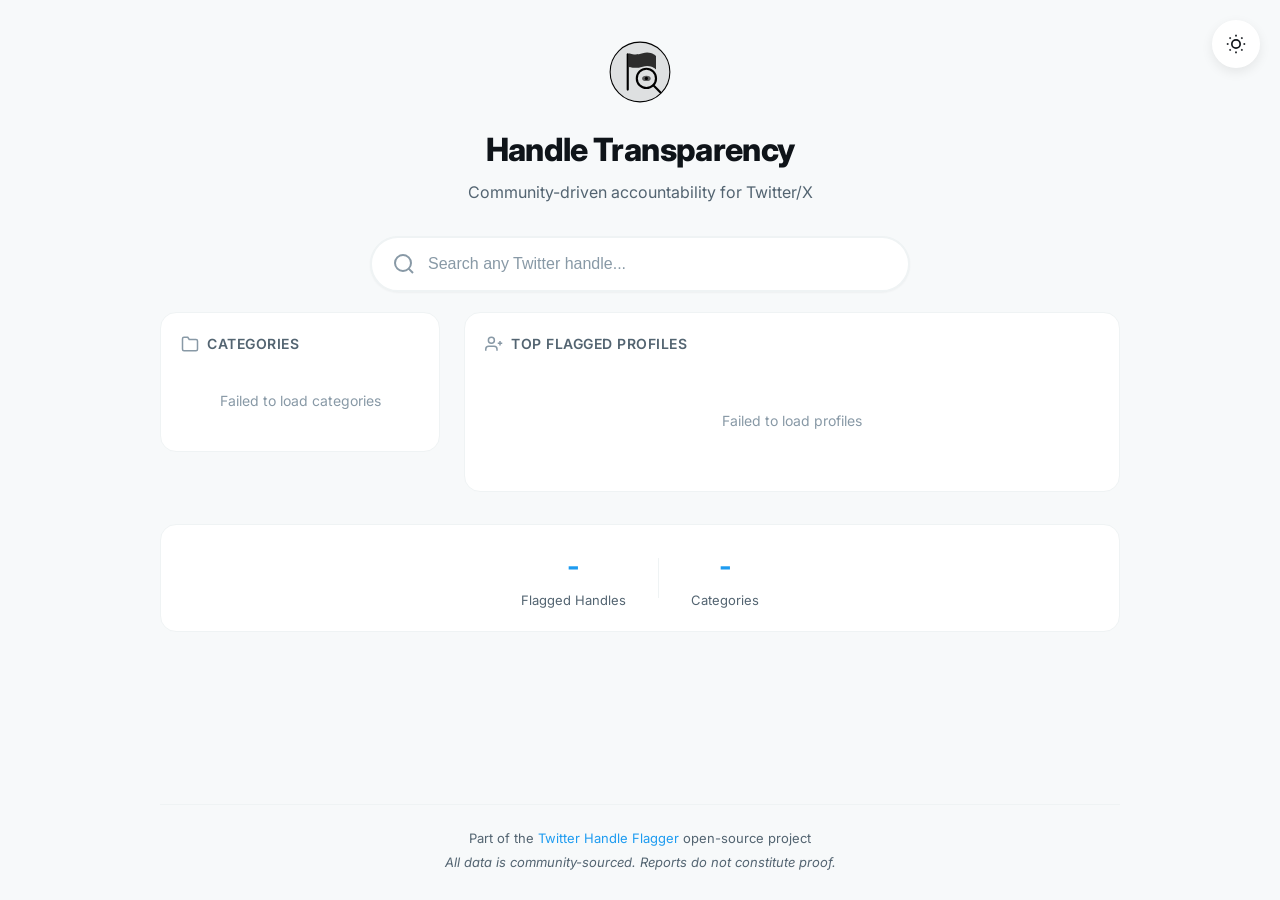
==== commit 9dcc5c0c: "Add files via upload" ====
--- a/docs/index.html
+++ b/docs/index.html
@@ -39,57 +39,99 @@
   <div class="container">
     <!-- Hero Section (shown initially) -->
     <section class="hero-section" id="heroSection">
-      <div class="hero-content">
+      <!-- Header -->
+      <header class="hero-header">
         <div class="hero-logo">
           <img src="assets/logo.svg" alt="Handle Flagger Logo" class="logo-img">
         </div>
         <h1 class="hero-title">Handle Transparency</h1>
         <p class="hero-subtitle">Community-driven accountability for Twitter/X</p>
-        
-        <!-- Search Box -->
-        <div class="hero-search">
-          <div class="search-container">
-            <div class="search-input-wrapper">
-              <svg class="search-icon" width="24" height="24" viewBox="0 0 24 24" fill="none" stroke="currentColor" stroke-width="2">
-                <circle cx="11" cy="11" r="8"></circle>
-                <line x1="21" y1="21" x2="16.65" y2="16.65"></line>
-              </svg>
-              <input 
-                type="text" 
-                id="searchInput" 
-                class="search-input" 
-                placeholder="Search any Twitter handle..." 
-                autocomplete="off"
-                spellcheck="false"
-              >
-              <button class="search-clear" id="searchClear" aria-label="Clear search">
-                <svg width="18" height="18" viewBox="0 0 24 24" fill="none" stroke="currentColor" stroke-width="2">
-                  <line x1="18" y1="6" x2="6" y2="18"></line>
-                  <line x1="6" y1="6" x2="18" y2="18"></line>
-                </svg>
-              </button>
-            </div>
-            <div class="search-dropdown" id="searchDropdown"></div>
-          </div>
-          <p class="search-hint">Press Enter to search or select from suggestions</p>
-        </div>
-        
-        <!-- Recent Searches -->
-        <div class="recent-searches" id="recentSearches">
-          <span class="recent-label">Recent:</span>
-          <div class="recent-tags" id="recentTags"></div>
-        </div>
-        
-        <!-- Quick Stats -->
-        <div class="hero-stats" id="heroStats">
-          <div class="hero-stat">
-            <span class="hero-stat-number" id="totalHandles">-</span>
-            <span class="hero-stat-label">Flagged Handles</span>
-          </div>
-          <div class="hero-stat">
-            <span class="hero-stat-number" id="totalCategories">-</span>
-            <span class="hero-stat-label">Categories</span>
-          </div>
+      </header>
+
+      <!-- Search Box -->
+      <div class="hero-search">
+        <div class="search-container">
+          <div class="search-input-wrapper">
+            <svg class="search-icon" width="24" height="24" viewBox="0 0 24 24" fill="none" stroke="currentColor" stroke-width="2">
+              <circle cx="11" cy="11" r="8"></circle>
+              <line x1="21" y1="21" x2="16.65" y2="16.65"></line>
+            </svg>
+            <input 
+              type="text" 
+              id="searchInput" 
+              class="search-input" 
+              placeholder="Search any Twitter handle..." 
+              autocomplete="off"
+              spellcheck="false"
+            >
+            <button class="search-clear" id="searchClear" aria-label="Clear search">
+              <svg width="18" height="18" viewBox="0 0 24 24" fill="none" stroke="currentColor" stroke-width="2">
+                <line x1="18" y1="6" x2="6" y2="18"></line>
+                <line x1="6" y1="6" x2="18" y2="18"></line>
+              </svg>
+            </button>
+          </div>
+          <div class="search-dropdown" id="searchDropdown"></div>
+        </div>
+      </div>
+
+      <!-- Recent Searches -->
+      <div class="recent-searches" id="recentSearches">
+        <span class="recent-label">Recent:</span>
+        <div class="recent-tags" id="recentTags"></div>
+      </div>
+
+      <!-- Browse Section: Sidebar Layout -->
+      <div class="browse-section">
+        <!-- Left: Categories Accordion -->
+        <aside class="categories-sidebar">
+          <h2 class="sidebar-title">
+            <svg width="18" height="18" viewBox="0 0 24 24" fill="none" stroke="currentColor" stroke-width="2">
+              <path d="M22 19a2 2 0 0 1-2 2H4a2 2 0 0 1-2-2V5a2 2 0 0 1 2-2h5l2 3h9a2 2 0 0 1 2 2z"></path>
+            </svg>
+            Categories
+          </h2>
+          <div class="categories-accordion" id="categoriesAccordion">
+            <!-- Categories will be inserted here -->
+            <div class="accordion-loading">Loading categories...</div>
+          </div>
+        </aside>
+
+        <!-- Right: Top Profiles -->
+        <main class="profiles-main">
+          <h2 class="profiles-title">
+            <svg width="18" height="18" viewBox="0 0 24 24" fill="none" stroke="currentColor" stroke-width="2">
+              <path d="M16 21v-2a4 4 0 0 0-4-4H5a4 4 0 0 0-4 4v2"></path>
+              <circle cx="8.5" cy="7" r="4"></circle>
+              <line x1="20" y1="8" x2="20" y2="14"></line>
+              <line x1="23" y1="11" x2="17" y2="11"></line>
+            </svg>
+            Top Flagged Profiles
+          </h2>
+          <div class="profiles-list" id="profilesList">
+            <!-- Profiles will be inserted here -->
+            <div class="profiles-loading">Loading profiles...</div>
+          </div>
+          <button class="view-all-btn hidden" id="viewAllBtn">
+            View all profiles
+            <svg width="16" height="16" viewBox="0 0 24 24" fill="none" stroke="currentColor" stroke-width="2">
+              <line x1="5" y1="12" x2="19" y2="12"></line>
+              <polyline points="12 5 19 12 12 19"></polyline>
+            </svg>
+          </button>
+        </main>
+      </div>
+
+      <!-- Quick Stats -->
+      <div class="hero-stats">
+        <div class="hero-stat">
+          <span class="hero-stat-number" id="totalHandles">-</span>
+          <span class="hero-stat-label">Flagged Handles</span>
+        </div>
+        <div class="hero-stat-divider"></div>
+        <div class="hero-stat">
+          <span class="hero-stat-number" id="totalCategories">-</span>
+          <span class="hero-stat-label">Categories</span>
         </div>
       </div>
     </section>
@@ -134,10 +176,8 @@
             </div>
           </div>
           
-          <!-- Status Badge (Main) -->
-          <div class="profile-status" id="profileStatus">
-            <!-- Status will be injected here -->
-          </div>
+          <!-- Status Badge -->
+          <div class="profile-status" id="profileStatus"></div>
           
           <!-- Key Stats -->
           <div class="profile-key-stats">
@@ -214,9 +254,7 @@
           <span class="reports-count" id="reportsCount">0 reports</span>
         </div>
         
-        <div class="reports-list" id="reportsList">
-          <!-- Reports will be inserted here -->
-        </div>
+        <div class="reports-list" id="reportsList"></div>
         
         <div class="reports-pagination hidden" id="reportsPagination">
           <button class="load-more-btn" id="loadMoreBtn">
--- a/docs/styles.css
+++ b/docs/styles.css
@@ -1,6 +1,5 @@
 /* ===== CSS Variables ===== */
 :root {
-  /* Light mode (default) */
   --bg-primary: #ffffff;
   --bg-secondary: #f7f9fa;
   --bg-tertiary: #eff3f4;
@@ -27,19 +26,8 @@
   --radius-lg: 16px;
   --radius-xl: 24px;
   --radius-full: 9999px;
-  
-  /* Category colors */
-  --cat-paid-promoter: #FFD700;
-  --cat-paid-promoter-bg: rgba(255, 215, 0, 0.15);
-  --cat-pro-bharat: #FF9933;
-  --cat-pro-bharat-bg: rgba(255, 153, 51, 0.15);
-  --cat-propaganda: #DC143C;
-  --cat-propaganda-bg: rgba(220, 20, 60, 0.15);
-  --cat-anti-india: #8B0000;
-  --cat-anti-india-bg: rgba(139, 0, 0, 0.15);
-}
-
-/* Dark mode */
+}
+
 [data-theme="dark"] {
   --bg-primary: #000000;
   --bg-secondary: #0a0a0a;
@@ -83,9 +71,7 @@
   transition: color 0.15s ease;
 }
 
-a:hover {
-  color: var(--accent-hover);
-}
+a:hover { color: var(--accent-hover); }
 
 /* ===== Theme Toggle ===== */
 .theme-toggle {
@@ -119,7 +105,7 @@
 
 /* ===== Container ===== */
 .container {
-  max-width: 720px;
+  max-width: 1000px;
   margin: 0 auto;
   padding: 0 20px;
   min-height: 100vh;
@@ -129,46 +115,41 @@
 
 /* ===== Hero Section ===== */
 .hero-section {
-  display: flex;
-  align-items: center;
-  justify-content: center;
-  min-height: calc(100vh - 100px);
   padding: 40px 0;
 }
 
-.hero-content {
+.hero-header {
   text-align: center;
-  width: 100%;
-  max-width: 500px;
+  margin-bottom: 32px;
 }
 
 .hero-logo {
-  margin-bottom: 24px;
+  margin-bottom: 16px;
 }
 
 .logo-img {
-  width: 80px;
-  height: 80px;
+  width: 64px;
+  height: 64px;
   color: var(--accent-color);
 }
 
 .hero-title {
-  font-size: 2.5rem;
+  font-size: 2rem;
   font-weight: 800;
   color: var(--text-primary);
-  margin-bottom: 8px;
+  margin-bottom: 6px;
   letter-spacing: -0.02em;
 }
 
 .hero-subtitle {
-  font-size: 1.125rem;
-  color: var(--text-secondary);
-  margin-bottom: 40px;
+  font-size: 1rem;
+  color: var(--text-secondary);
 }
 
 /* Hero Search */
 .hero-search {
-  margin-bottom: 24px;
+  max-width: 540px;
+  margin: 0 auto 20px;
 }
 
 .search-container {
@@ -181,8 +162,8 @@
   background: var(--bg-card);
   border: 2px solid var(--border-color);
   border-radius: var(--radius-full);
-  padding: 16px 24px;
-  gap: 16px;
+  padding: 14px 20px;
+  gap: 12px;
   transition: all 0.2s ease;
   box-shadow: var(--shadow-sm);
 }
@@ -201,7 +182,7 @@
   flex: 1;
   border: none;
   background: transparent;
-  font-size: 1.125rem;
+  font-size: 1rem;
   font-weight: 500;
   color: var(--text-primary);
   outline: none;
@@ -232,12 +213,6 @@
 }
 
 .search-clear.visible { display: flex; }
-
-.search-hint {
-  font-size: 0.875rem;
-  color: var(--text-tertiary);
-  margin-top: 12px;
-}
 
 /* Search Dropdown */
 .search-dropdown {
@@ -249,7 +224,7 @@
   border: 1px solid var(--border-color);
   border-radius: var(--radius-lg);
   box-shadow: var(--shadow-lg);
-  max-height: 360px;
+  max-height: 320px;
   overflow-y: auto;
   display: none;
   z-index: 50;
@@ -261,7 +236,7 @@
   display: flex;
   align-items: center;
   justify-content: space-between;
-  padding: 14px 20px;
+  padding: 12px 16px;
   cursor: pointer;
   transition: background 0.1s ease;
   border-bottom: 1px solid var(--border-color);
@@ -273,7 +248,6 @@
 .dropdown-handle {
   font-weight: 600;
   color: var(--text-primary);
-  font-size: 1rem;
 }
 
 .dropdown-badge {
@@ -288,7 +262,7 @@
   display: none;
   align-items: center;
   justify-content: center;
-  gap: 12px;
+  gap: 10px;
   margin-bottom: 32px;
   flex-wrap: wrap;
 }
@@ -311,12 +285,12 @@
 .recent-tag {
   display: inline-flex;
   align-items: center;
-  gap: 8px;
-  padding: 8px 14px;
-  background: var(--bg-card);
-  border: 1px solid var(--border-color);
-  border-radius: var(--radius-full);
-  font-size: 0.875rem;
+  gap: 6px;
+  padding: 6px 12px;
+  background: var(--bg-card);
+  border: 1px solid var(--border-color);
+  border-radius: var(--radius-full);
+  font-size: 0.8125rem;
   font-weight: 500;
   color: var(--text-primary);
   cursor: pointer;
@@ -329,15 +303,14 @@
 }
 
 .recent-tag-remove {
-  width: 18px;
-  height: 18px;
+  width: 16px;
+  height: 16px;
   display: flex;
   align-items: center;
   justify-content: center;
   border-radius: var(--radius-full);
-  font-size: 14px;
-  color: var(--text-tertiary);
-  transition: all 0.1s ease;
+  font-size: 12px;
+  color: var(--text-tertiary);
 }
 
 .recent-tag-remove:hover {
@@ -345,11 +318,327 @@
   color: white;
 }
 
+/* ===== Browse Section (Sidebar Layout) ===== */
+.browse-section {
+  display: grid;
+  grid-template-columns: 280px 1fr;
+  gap: 24px;
+  margin-bottom: 32px;
+}
+
+/* Categories Sidebar */
+.categories-sidebar {
+  background: var(--bg-card);
+  border: 1px solid var(--border-color);
+  border-radius: var(--radius-lg);
+  padding: 20px;
+  height: fit-content;
+  position: sticky;
+  top: 20px;
+}
+
+.sidebar-title {
+  display: flex;
+  align-items: center;
+  gap: 8px;
+  font-size: 0.875rem;
+  font-weight: 600;
+  color: var(--text-secondary);
+  text-transform: uppercase;
+  letter-spacing: 0.5px;
+  margin-bottom: 16px;
+}
+
+.sidebar-title svg {
+  color: var(--text-tertiary);
+}
+
+/* Categories Accordion */
+.categories-accordion {
+  display: flex;
+  flex-direction: column;
+  gap: 8px;
+}
+
+.accordion-loading {
+  text-align: center;
+  padding: 20px;
+  color: var(--text-tertiary);
+  font-size: 0.875rem;
+}
+
+.accordion-item {
+  border: 1px solid var(--border-color);
+  border-radius: var(--radius-md);
+  overflow: hidden;
+  transition: all 0.2s ease;
+}
+
+.accordion-item:hover {
+  border-color: var(--border-hover);
+}
+
+.accordion-item.expanded {
+  box-shadow: var(--shadow-sm);
+}
+
+.accordion-header {
+  display: flex;
+  align-items: center;
+  justify-content: space-between;
+  padding: 12px 14px;
+  cursor: pointer;
+  background: var(--bg-tertiary);
+  transition: background 0.15s ease;
+}
+
+.accordion-header:hover {
+  background: var(--bg-hover);
+}
+
+.accordion-header-left {
+  display: flex;
+  align-items: center;
+  gap: 10px;
+}
+
+.category-dot {
+  width: 10px;
+  height: 10px;
+  border-radius: 50%;
+}
+
+.category-name {
+  font-size: 0.9375rem;
+  font-weight: 600;
+  color: var(--text-primary);
+}
+
+.category-count {
+  font-size: 0.75rem;
+  color: var(--text-secondary);
+  background: var(--bg-card);
+  padding: 2px 8px;
+  border-radius: var(--radius-full);
+}
+
+.accordion-icon {
+  color: var(--text-tertiary);
+  transition: transform 0.2s ease;
+}
+
+.accordion-item.expanded .accordion-icon {
+  transform: rotate(180deg);
+}
+
+.accordion-content {
+  display: none;
+  padding: 0;
+  background: var(--bg-card);
+}
+
+.accordion-item.expanded .accordion-content {
+  display: block;
+}
+
+.accordion-handle-list {
+  list-style: none;
+  padding: 8px 0;
+}
+
+.accordion-handle-item {
+  display: flex;
+  align-items: center;
+  gap: 10px;
+  padding: 10px 14px;
+  cursor: pointer;
+  transition: background 0.1s ease;
+}
+
+.accordion-handle-item:hover {
+  background: var(--bg-tertiary);
+}
+
+.accordion-handle-avatar {
+  width: 28px;
+  height: 28px;
+  border-radius: var(--radius-full);
+  background: var(--bg-tertiary);
+}
+
+.accordion-handle-name {
+  font-size: 0.875rem;
+  font-weight: 500;
+  color: var(--text-primary);
+}
+
+.accordion-handle-reports {
+  margin-left: auto;
+  font-size: 0.75rem;
+  color: var(--text-tertiary);
+}
+
+/* Top Profiles List */
+.profiles-main {
+  background: var(--bg-card);
+  border: 1px solid var(--border-color);
+  border-radius: var(--radius-lg);
+  padding: 20px;
+}
+
+.profiles-title {
+  display: flex;
+  align-items: center;
+  gap: 8px;
+  font-size: 0.875rem;
+  font-weight: 600;
+  color: var(--text-secondary);
+  text-transform: uppercase;
+  letter-spacing: 0.5px;
+  margin-bottom: 16px;
+}
+
+.profiles-title svg {
+  color: var(--text-tertiary);
+}
+
+.profiles-list {
+  display: flex;
+  flex-direction: column;
+  gap: 8px;
+}
+
+.profiles-loading {
+  text-align: center;
+  padding: 40px 20px;
+  color: var(--text-tertiary);
+  font-size: 0.875rem;
+}
+
+.profile-item {
+  display: flex;
+  align-items: center;
+  gap: 14px;
+  padding: 14px;
+  background: var(--bg-tertiary);
+  border-radius: var(--radius-md);
+  cursor: pointer;
+  transition: all 0.15s ease;
+}
+
+.profile-item:hover {
+  background: var(--bg-hover);
+  transform: translateX(4px);
+}
+
+.profile-rank {
+  width: 28px;
+  height: 28px;
+  display: flex;
+  align-items: center;
+  justify-content: center;
+  background: var(--bg-card);
+  border: 1px solid var(--border-color);
+  border-radius: var(--radius-full);
+  font-size: 0.8125rem;
+  font-weight: 700;
+  color: var(--text-secondary);
+}
+
+.profile-rank.top-3 {
+  background: var(--warning-bg);
+  border-color: var(--warning-color);
+  color: var(--warning-color);
+}
+
+.profile-item-avatar {
+  width: 44px;
+  height: 44px;
+  border-radius: var(--radius-full);
+  background: var(--bg-card);
+  border: 2px solid var(--border-color);
+}
+
+.profile-item-info {
+  flex: 1;
+  min-width: 0;
+}
+
+.profile-item-handle {
+  font-size: 0.9375rem;
+  font-weight: 600;
+  color: var(--text-primary);
+  white-space: nowrap;
+  overflow: hidden;
+  text-overflow: ellipsis;
+}
+
+.profile-item-badge {
+  display: inline-flex;
+  align-items: center;
+  gap: 4px;
+  font-size: 0.6875rem;
+  font-weight: 600;
+  padding: 3px 8px;
+  border-radius: var(--radius-full);
+  margin-top: 4px;
+}
+
+.profile-item-badge-dot {
+  width: 6px;
+  height: 6px;
+  border-radius: 50%;
+}
+
+.profile-item-stats {
+  text-align: right;
+}
+
+.profile-item-reports {
+  font-size: 1.125rem;
+  font-weight: 700;
+  color: var(--text-primary);
+}
+
+.profile-item-reports-label {
+  font-size: 0.6875rem;
+  color: var(--text-tertiary);
+  text-transform: uppercase;
+}
+
+.view-all-btn {
+  display: flex;
+  align-items: center;
+  justify-content: center;
+  gap: 8px;
+  width: 100%;
+  padding: 14px;
+  margin-top: 16px;
+  background: var(--bg-tertiary);
+  border: 1px solid var(--border-color);
+  border-radius: var(--radius-md);
+  color: var(--text-primary);
+  font-size: 0.875rem;
+  font-weight: 500;
+  cursor: pointer;
+  transition: all 0.15s ease;
+}
+
+.view-all-btn:hover {
+  background: var(--bg-hover);
+  border-color: var(--border-hover);
+}
+
 /* Hero Stats */
 .hero-stats {
   display: flex;
   justify-content: center;
-  gap: 48px;
+  align-items: center;
+  gap: 32px;
+  padding: 20px;
+  background: var(--bg-card);
+  border: 1px solid var(--border-color);
+  border-radius: var(--radius-lg);
 }
 
 .hero-stat {
@@ -358,14 +647,20 @@
 
 .hero-stat-number {
   display: block;
-  font-size: 2rem;
+  font-size: 1.75rem;
   font-weight: 700;
   color: var(--accent-color);
 }
 
 .hero-stat-label {
-  font-size: 0.875rem;
-  color: var(--text-secondary);
+  font-size: 0.8125rem;
+  color: var(--text-secondary);
+}
+
+.hero-stat-divider {
+  width: 1px;
+  height: 40px;
+  background: var(--border-color);
 }
 
 /* ===== Results Section ===== */
@@ -443,7 +738,6 @@
 
 .loading-state p {
   color: var(--text-secondary);
-  font-size: 1rem;
 }
 
 /* ===== Profile Section ===== */
@@ -498,7 +792,6 @@
   color: var(--accent-color);
 }
 
-/* Profile Status */
 .profile-status {
   margin-bottom: 24px;
 }
@@ -530,7 +823,6 @@
   margin-top: 4px;
 }
 
-/* Key Stats */
 .profile-key-stats {
   display: grid;
   grid-template-columns: repeat(3, 1fr);
@@ -682,7 +974,6 @@
   border-radius: var(--radius-full);
 }
 
-/* Reports List */
 .reports-list {
   display: flex;
   flex-direction: column;
@@ -747,7 +1038,6 @@
   flex-shrink: 0;
 }
 
-/* Report Content */
 .report-content {
   margin-bottom: 16px;
 }
@@ -810,7 +1100,6 @@
   color: var(--accent-color);
 }
 
-/* Pagination */
 .reports-pagination {
   margin-top: 24px;
   text-align: center;
@@ -844,7 +1133,7 @@
 /* ===== Footer ===== */
 .footer {
   margin-top: auto;
-  padding: 32px 0;
+  padding: 24px 0;
   border-top: 1px solid var(--border-color);
 }
 
@@ -853,13 +1142,13 @@
 }
 
 .footer-content p {
-  font-size: 0.875rem;
+  font-size: 0.8125rem;
   color: var(--text-secondary);
   margin-bottom: 4px;
 }
 
 .footer-disclaimer {
-  font-size: 0.8125rem;
+  font-size: 0.75rem;
   color: var(--text-tertiary);
   font-style: italic;
 }
@@ -870,7 +1159,7 @@
 }
 
 /* ===== Responsive ===== */
-@media (max-width: 640px) {
+@media (max-width: 768px) {
   .container {
     padding: 0 16px;
   }
@@ -883,30 +1172,31 @@
   }
   
   .hero-section {
-    min-height: auto;
-    padding: 60px 0 40px;
+    padding: 24px 0;
   }
   
   .hero-title {
-    font-size: 2rem;
-  }
-  
-  .hero-subtitle {
-    font-size: 1rem;
-    margin-bottom: 32px;
-  }
-  
-  .search-input-wrapper {
-    padding: 14px 18px;
-    gap: 12px;
-  }
-  
-  .search-input {
-    font-size: 1rem;
+    font-size: 1.75rem;
+  }
+  
+  /* Stack sidebar layout on mobile */
+  .browse-section {
+    grid-template-columns: 1fr;
+    gap: 20px;
+  }
+  
+  .categories-sidebar {
+    position: static;
+    order: 2;
+  }
+  
+  .profiles-main {
+    order: 1;
   }
   
   .hero-stats {
-    gap: 32px;
+    gap: 24px;
+    padding: 16px;
   }
   
   .hero-stat-number {
@@ -942,11 +1232,6 @@
   
   .profile-key-stats {
     grid-template-columns: 1fr;
-  }
-  
-  .key-stat {
-    justify-content: center;
-    text-align: center;
   }
   
   .report-header {
@@ -972,6 +1257,7 @@
   .mini-search,
   .report-btn,
   .load-more-btn,
+  .view-all-btn,
   .footer {
     display: none !important;
   }
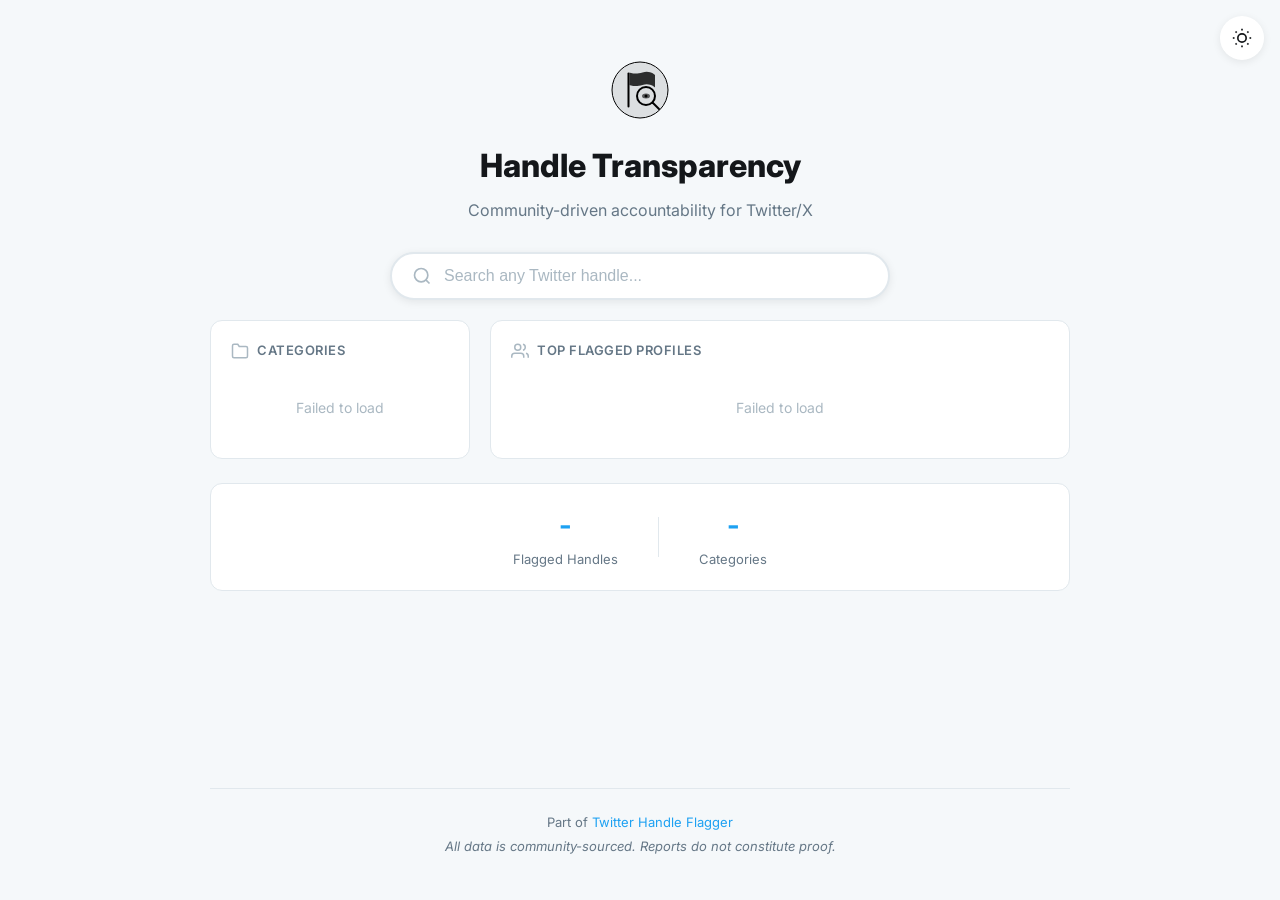
==== commit b08d8d31: "Add files via upload" ====
--- a/docs/index.html
+++ b/docs/index.html
@@ -4,21 +4,14 @@
   <meta charset="UTF-8">
   <meta name="viewport" content="width=device-width, initial-scale=1.0">
   <title>Handle Transparency Dashboard</title>
-  <meta name="description" content="Search and view community reports on Twitter/X handles. See badges, categories, and feedback from the community.">
-  
-  <!-- Favicon -->
+  <meta name="description" content="Search and view community reports on Twitter/X handles.">
   <link rel="icon" type="image/svg+xml" href="assets/logo.svg">
-  
-  <!-- Fonts -->
   <link rel="preconnect" href="https://fonts.googleapis.com">
   <link rel="preconnect" href="https://fonts.gstatic.com" crossorigin>
   <link href="https://fonts.googleapis.com/css2?family=Inter:wght@400;500;600;700;800&display=swap" rel="stylesheet">
-  
-  <!-- Styles -->
   <link rel="stylesheet" href="styles.css">
 </head>
 <body>
-  <!-- Theme toggle -->
   <button class="theme-toggle" id="themeToggle" aria-label="Toggle dark mode">
     <svg class="sun-icon" width="20" height="20" viewBox="0 0 24 24" fill="none" stroke="currentColor" stroke-width="2">
       <circle cx="12" cy="12" r="5"></circle>
@@ -36,253 +29,144 @@
     </svg>
   </button>
 
-  <div class="container">
-    <!-- Hero Section (shown initially) -->
-    <section class="hero-section" id="heroSection">
+  <div class="page-container">
+    <!-- LANDING PAGE -->
+    <section class="landing-page" id="landingPage">
       <!-- Header -->
-      <header class="hero-header">
-        <div class="hero-logo">
-          <img src="assets/logo.svg" alt="Handle Flagger Logo" class="logo-img">
-        </div>
-        <h1 class="hero-title">Handle Transparency</h1>
-        <p class="hero-subtitle">Community-driven accountability for Twitter/X</p>
+      <header class="landing-header">
+        <img src="assets/logo.svg" alt="Logo" class="landing-logo">
+        <h1>Handle Transparency</h1>
+        <p>Community-driven accountability for Twitter/X</p>
       </header>
 
-      <!-- Search Box -->
-      <div class="hero-search">
-        <div class="search-container">
-          <div class="search-input-wrapper">
-            <svg class="search-icon" width="24" height="24" viewBox="0 0 24 24" fill="none" stroke="currentColor" stroke-width="2">
-              <circle cx="11" cy="11" r="8"></circle>
-              <line x1="21" y1="21" x2="16.65" y2="16.65"></line>
-            </svg>
-            <input 
-              type="text" 
-              id="searchInput" 
-              class="search-input" 
-              placeholder="Search any Twitter handle..." 
-              autocomplete="off"
-              spellcheck="false"
-            >
-            <button class="search-clear" id="searchClear" aria-label="Clear search">
-              <svg width="18" height="18" viewBox="0 0 24 24" fill="none" stroke="currentColor" stroke-width="2">
-                <line x1="18" y1="6" x2="6" y2="18"></line>
-                <line x1="6" y1="6" x2="18" y2="18"></line>
-              </svg>
-            </button>
-          </div>
-          <div class="search-dropdown" id="searchDropdown"></div>
+      <!-- Search -->
+      <div class="search-wrapper">
+        <div class="search-box">
+          <svg width="20" height="20" viewBox="0 0 24 24" fill="none" stroke="currentColor" stroke-width="2">
+            <circle cx="11" cy="11" r="8"></circle>
+            <line x1="21" y1="21" x2="16.65" y2="16.65"></line>
+          </svg>
+          <input type="text" id="searchInput" placeholder="Search any Twitter handle..." autocomplete="off">
+          <button class="search-clear hidden" id="searchClear">×</button>
         </div>
+        <div class="search-dropdown hidden" id="searchDropdown"></div>
       </div>
 
       <!-- Recent Searches -->
-      <div class="recent-searches" id="recentSearches">
-        <span class="recent-label">Recent:</span>
-        <div class="recent-tags" id="recentTags"></div>
+      <div class="recent-searches hidden" id="recentSearches">
+        <span>Recent:</span>
+        <div id="recentTags"></div>
       </div>
 
-      <!-- Browse Section: Sidebar Layout -->
-      <div class="browse-section">
-        <!-- Left: Categories Accordion -->
-        <aside class="categories-sidebar">
-          <h2 class="sidebar-title">
+      <!-- Browse Grid -->
+      <div class="browse-grid">
+        <!-- Categories Panel -->
+        <div class="panel categories-panel">
+          <h2>
             <svg width="18" height="18" viewBox="0 0 24 24" fill="none" stroke="currentColor" stroke-width="2">
               <path d="M22 19a2 2 0 0 1-2 2H4a2 2 0 0 1-2-2V5a2 2 0 0 1 2-2h5l2 3h9a2 2 0 0 1 2 2z"></path>
             </svg>
             Categories
           </h2>
-          <div class="categories-accordion" id="categoriesAccordion">
-            <!-- Categories will be inserted here -->
-            <div class="accordion-loading">Loading categories...</div>
+          <div class="accordion" id="categoriesAccordion">
+            <div class="loading-text">Loading...</div>
           </div>
-        </aside>
+        </div>
 
-        <!-- Right: Top Profiles -->
-        <main class="profiles-main">
-          <h2 class="profiles-title">
+        <!-- Top Profiles Panel -->
+        <div class="panel profiles-panel">
+          <h2>
             <svg width="18" height="18" viewBox="0 0 24 24" fill="none" stroke="currentColor" stroke-width="2">
-              <path d="M16 21v-2a4 4 0 0 0-4-4H5a4 4 0 0 0-4 4v2"></path>
-              <circle cx="8.5" cy="7" r="4"></circle>
-              <line x1="20" y1="8" x2="20" y2="14"></line>
-              <line x1="23" y1="11" x2="17" y2="11"></line>
+              <path d="M17 21v-2a4 4 0 0 0-4-4H5a4 4 0 0 0-4 4v2"></path>
+              <circle cx="9" cy="7" r="4"></circle>
+              <path d="M23 21v-2a4 4 0 0 0-3-3.87"></path>
+              <path d="M16 3.13a4 4 0 0 1 0 7.75"></path>
             </svg>
             Top Flagged Profiles
           </h2>
           <div class="profiles-list" id="profilesList">
-            <!-- Profiles will be inserted here -->
-            <div class="profiles-loading">Loading profiles...</div>
+            <div class="loading-text">Loading...</div>
           </div>
-          <button class="view-all-btn hidden" id="viewAllBtn">
-            View all profiles
-            <svg width="16" height="16" viewBox="0 0 24 24" fill="none" stroke="currentColor" stroke-width="2">
-              <line x1="5" y1="12" x2="19" y2="12"></line>
-              <polyline points="12 5 19 12 12 19"></polyline>
-            </svg>
-          </button>
-        </main>
+          <button class="view-all-btn hidden" id="viewAllBtn">View more profiles →</button>
+        </div>
       </div>
 
-      <!-- Quick Stats -->
-      <div class="hero-stats">
-        <div class="hero-stat">
-          <span class="hero-stat-number" id="totalHandles">-</span>
-          <span class="hero-stat-label">Flagged Handles</span>
+      <!-- Stats -->
+      <div class="stats-bar">
+        <div class="stat">
+          <strong id="totalHandles">-</strong>
+          <span>Flagged Handles</span>
         </div>
-        <div class="hero-stat-divider"></div>
-        <div class="hero-stat">
-          <span class="hero-stat-number" id="totalCategories">-</span>
-          <span class="hero-stat-label">Categories</span>
+        <div class="stat-divider"></div>
+        <div class="stat">
+          <strong id="totalCategories">-</strong>
+          <span>Categories</span>
         </div>
       </div>
     </section>
 
-    <!-- Results Section (shown after search) -->
-    <main class="results-section hidden" id="resultsSection">
-      <!-- Back Button & Mini Search -->
+    <!-- RESULTS PAGE -->
+    <section class="results-page hidden" id="resultsPage">
       <header class="results-header">
-        <button class="back-btn" id="backBtn">
-          <svg width="20" height="20" viewBox="0 0 24 24" fill="none" stroke="currentColor" stroke-width="2">
-            <line x1="19" y1="12" x2="5" y2="12"></line>
-            <polyline points="12 19 5 12 12 5"></polyline>
-          </svg>
-          Back
-        </button>
-        <div class="mini-search">
-          <input type="text" id="miniSearchInput" class="mini-search-input" placeholder="Search another handle...">
-        </div>
+        <button class="back-btn" id="backBtn">← Back</button>
+        <input type="text" id="miniSearch" class="mini-search" placeholder="Search another...">
       </header>
 
-      <!-- Loading State -->
-      <div class="loading-state hidden" id="loadingState">
+      <div class="loading hidden" id="loading">
         <div class="spinner"></div>
         <p>Searching...</p>
       </div>
 
       <!-- Profile Card -->
-      <div class="profile-section hidden" id="profileSection">
-        <div class="profile-card">
-          <div class="profile-main">
-            <img src="" alt="Profile Avatar" class="profile-avatar" id="profileAvatar">
-            <div class="profile-identity">
-              <h2 class="profile-handle" id="profileHandle">@handle</h2>
-              <a href="#" class="profile-twitter-link" id="profileLink" target="_blank" rel="noopener">
-                View on Twitter/X
-                <svg width="14" height="14" viewBox="0 0 24 24" fill="none" stroke="currentColor" stroke-width="2">
-                  <path d="M18 13v6a2 2 0 0 1-2 2H5a2 2 0 0 1-2-2V8a2 2 0 0 1 2-2h6"></path>
-                  <polyline points="15 3 21 3 21 9"></polyline>
-                  <line x1="10" y1="14" x2="21" y2="3"></line>
-                </svg>
-              </a>
-            </div>
+      <div class="profile-card hidden" id="profileCard">
+        <div class="profile-top">
+          <img id="profileAvatar" src="" alt="Avatar" class="profile-avatar">
+          <div class="profile-info">
+            <h2 id="profileHandle">@handle</h2>
+            <a id="profileLink" href="#" target="_blank">View on Twitter →</a>
           </div>
-          
-          <!-- Status Badge -->
-          <div class="profile-status" id="profileStatus"></div>
-          
-          <!-- Key Stats -->
-          <div class="profile-key-stats">
-            <div class="key-stat">
-              <svg width="20" height="20" viewBox="0 0 24 24" fill="none" stroke="currentColor" stroke-width="2">
-                <path d="M4 15s1-1 4-1 5 2 8 2 4-1 4-1V3s-1 1-4 1-5-2-8-2-4 1-4 1z"></path>
-                <line x1="4" y1="22" x2="4" y2="15"></line>
-              </svg>
-              <div class="key-stat-content">
-                <span class="key-stat-value" id="reportCount">0</span>
-                <span class="key-stat-label">Reports</span>
-              </div>
-            </div>
-            <div class="key-stat">
-              <svg width="20" height="20" viewBox="0 0 24 24" fill="none" stroke="currentColor" stroke-width="2">
-                <circle cx="12" cy="12" r="10"></circle>
-                <polyline points="12 6 12 12 16 14"></polyline>
-              </svg>
-              <div class="key-stat-content">
-                <span class="key-stat-value" id="firstFlagged">-</span>
-                <span class="key-stat-label">First Flagged</span>
-              </div>
-            </div>
-            <div class="key-stat">
-              <svg width="20" height="20" viewBox="0 0 24 24" fill="none" stroke="currentColor" stroke-width="2">
-                <rect x="3" y="4" width="18" height="18" rx="2" ry="2"></rect>
-                <line x1="16" y1="2" x2="16" y2="6"></line>
-                <line x1="8" y1="2" x2="8" y2="6"></line>
-                <line x1="3" y1="10" x2="21" y2="10"></line>
-              </svg>
-              <div class="key-stat-content">
-                <span class="key-stat-value" id="lastReport">-</span>
-                <span class="key-stat-label">Last Report</span>
-              </div>
-            </div>
+        </div>
+        <div class="profile-badge" id="profileBadge"></div>
+        <div class="profile-stats">
+          <div class="pstat">
+            <strong id="reportCount">0</strong>
+            <span>Reports</span>
+          </div>
+          <div class="pstat">
+            <strong id="firstFlagged">-</strong>
+            <span>First Flagged</span>
+          </div>
+          <div class="pstat">
+            <strong id="lastReport">-</strong>
+            <span>Last Report</span>
           </div>
         </div>
       </div>
 
-      <!-- Not Found State -->
-      <div class="not-found-section hidden" id="notFoundSection">
-        <div class="not-found-card">
-          <div class="not-found-icon">✨</div>
-          <h2>No reports found</h2>
-          <p class="not-found-handle" id="notFoundHandle">@handle</p>
-          <p class="not-found-message">This account hasn't been flagged by the community yet.</p>
-          <div class="not-found-note">
-            <svg width="16" height="16" viewBox="0 0 24 24" fill="none" stroke="currentColor" stroke-width="2">
-              <circle cx="12" cy="12" r="10"></circle>
-              <line x1="12" y1="16" x2="12" y2="12"></line>
-              <line x1="12" y1="8" x2="12.01" y2="8"></line>
-            </svg>
-            <span>This doesn't guarantee the account is trustworthy - it simply hasn't been reported.</span>
-          </div>
-          <a href="#" class="report-btn" id="reportBtn" target="_blank" rel="noopener">
-            <svg width="18" height="18" viewBox="0 0 24 24" fill="none" stroke="currentColor" stroke-width="2">
-              <path d="M4 15s1-1 4-1 5 2 8 2 4-1 4-1V3s-1 1-4 1-5-2-8-2-4 1-4 1z"></path>
-              <line x1="4" y1="22" x2="4" y2="15"></line>
-            </svg>
-            Report this handle
-          </a>
-        </div>
+      <!-- Not Found -->
+      <div class="not-found hidden" id="notFound">
+        <div class="nf-icon">✨</div>
+        <h2>No reports found</h2>
+        <p id="notFoundHandle">@handle</p>
+        <p class="nf-message">This account hasn't been flagged yet.</p>
+        <a id="reportBtn" href="#" class="report-btn" target="_blank">🚩 Report this handle</a>
       </div>
 
-      <!-- Reports Section -->
-      <section class="reports-section hidden" id="reportsSection">
-        <div class="section-header">
-          <h3 class="section-title">
-            <svg width="20" height="20" viewBox="0 0 24 24" fill="none" stroke="currentColor" stroke-width="2">
-              <path d="M21 15a2 2 0 0 1-2 2H7l-4 4V5a2 2 0 0 1 2-2h14a2 2 0 0 1 2 2z"></path>
-            </svg>
-            Community Reports
-          </h3>
-          <span class="reports-count" id="reportsCount">0 reports</span>
-        </div>
-        
-        <div class="reports-list" id="reportsList"></div>
-        
-        <div class="reports-pagination hidden" id="reportsPagination">
-          <button class="load-more-btn" id="loadMoreBtn">
-            Load more reports
-            <svg width="16" height="16" viewBox="0 0 24 24" fill="none" stroke="currentColor" stroke-width="2">
-              <polyline points="6 9 12 15 18 9"></polyline>
-            </svg>
-          </button>
-        </div>
-      </section>
-    </main>
+      <!-- Reports -->
+      <div class="reports-section hidden" id="reportsSection">
+        <h3>Community Reports <span id="reportsCount"></span></h3>
+        <div id="reportsList"></div>
+        <button class="load-more hidden" id="loadMoreBtn">Load more</button>
+      </div>
+    </section>
 
     <!-- Footer -->
     <footer class="footer">
-      <div class="footer-content">
-        <p>
-          Part of the 
-          <a href="https://github.com/xxddgghh/twitter-handle-flagger" target="_blank" rel="noopener">Twitter Handle Flagger</a> 
-          open-source project
-        </p>
-        <p class="footer-disclaimer">
-          All data is community-sourced. Reports do not constitute proof.
-        </p>
-      </div>
+      <p>Part of <a href="https://github.com/xxddgghh/twitter-handle-flagger" target="_blank">Twitter Handle Flagger</a></p>
+      <p class="disclaimer">All data is community-sourced. Reports do not constitute proof.</p>
     </footer>
   </div>
 
-  <!-- Scripts -->
   <script src="app.js"></script>
 </body>
 </html>
--- a/docs/styles.css
+++ b/docs/styles.css
@@ -1,347 +1,268 @@
-/* ===== CSS Variables ===== */
+/* ===== Variables ===== */
 :root {
-  --bg-primary: #ffffff;
-  --bg-secondary: #f7f9fa;
-  --bg-tertiary: #eff3f4;
-  --bg-hover: #e7e7e8;
+  --bg: #f5f8fa;
   --bg-card: #ffffff;
-  --text-primary: #0f1419;
-  --text-secondary: #536471;
-  --text-tertiary: #8899a6;
-  --border-color: #eff3f4;
-  --border-hover: #cfd9de;
-  --accent-color: #1d9bf0;
-  --accent-hover: #1a8cd8;
-  --success-color: #00ba7c;
-  --success-bg: rgba(0, 186, 124, 0.1);
-  --warning-color: #ffad1f;
-  --warning-bg: rgba(255, 173, 31, 0.1);
-  --danger-color: #f4212e;
-  --danger-bg: rgba(244, 33, 46, 0.1);
-  --shadow-sm: 0 1px 2px rgba(0, 0, 0, 0.04);
-  --shadow-md: 0 4px 12px rgba(0, 0, 0, 0.08);
-  --shadow-lg: 0 8px 30px rgba(0, 0, 0, 0.12);
-  --radius-sm: 8px;
-  --radius-md: 12px;
-  --radius-lg: 16px;
-  --radius-xl: 24px;
-  --radius-full: 9999px;
+  --text: #14171a;
+  --text-secondary: #657786;
+  --text-muted: #aab8c2;
+  --border: #e1e8ed;
+  --accent: #1da1f2;
+  --accent-hover: #1a91da;
+  --danger: #e0245e;
+  --success: #17bf63;
+  --warning: #ffad1f;
+  --radius: 12px;
+  --shadow: 0 2px 8px rgba(0,0,0,0.08);
 }
 
 [data-theme="dark"] {
-  --bg-primary: #000000;
-  --bg-secondary: #0a0a0a;
-  --bg-tertiary: #16181c;
-  --bg-hover: #1d1f23;
-  --bg-card: #16181c;
-  --text-primary: #e7e9ea;
-  --text-secondary: #71767b;
-  --text-tertiary: #536471;
-  --border-color: #2f3336;
-  --border-hover: #3e4144;
-  --shadow-sm: 0 1px 2px rgba(0, 0, 0, 0.2);
-  --shadow-md: 0 4px 12px rgba(0, 0, 0, 0.3);
-  --shadow-lg: 0 8px 30px rgba(0, 0, 0, 0.4);
-}
-
-/* ===== Base Styles ===== */
-* {
-  margin: 0;
-  padding: 0;
-  box-sizing: border-box;
-}
-
-html {
-  font-size: 16px;
-  scroll-behavior: smooth;
-}
+  --bg: #15202b;
+  --bg-card: #192734;
+  --text: #ffffff;
+  --text-secondary: #8899a6;
+  --text-muted: #536471;
+  --border: #38444d;
+  --shadow: 0 2px 8px rgba(0,0,0,0.3);
+}
+
+/* ===== Reset ===== */
+* { margin: 0; padding: 0; box-sizing: border-box; }
 
 body {
-  font-family: 'Inter', -apple-system, BlinkMacSystemFont, 'Segoe UI', Roboto, sans-serif;
-  background: var(--bg-secondary);
-  color: var(--text-primary);
+  font-family: 'Inter', -apple-system, BlinkMacSystemFont, sans-serif;
+  background: var(--bg);
+  color: var(--text);
   line-height: 1.5;
   min-height: 100vh;
-  transition: background-color 0.3s ease, color 0.3s ease;
-}
-
-a {
-  color: var(--accent-color);
-  text-decoration: none;
-  transition: color 0.15s ease;
-}
-
-a:hover { color: var(--accent-hover); }
+}
+
+a { color: var(--accent); text-decoration: none; }
+a:hover { text-decoration: underline; }
 
 /* ===== Theme Toggle ===== */
 .theme-toggle {
   position: fixed;
-  top: 20px;
-  right: 20px;
+  top: 16px;
+  right: 16px;
   z-index: 100;
-  width: 48px;
-  height: 48px;
+  width: 44px;
+  height: 44px;
   border: none;
-  border-radius: var(--radius-full);
-  background: var(--bg-card);
-  color: var(--text-primary);
+  border-radius: 50%;
+  background: var(--bg-card);
+  color: var(--text);
   cursor: pointer;
+  box-shadow: var(--shadow);
   display: flex;
   align-items: center;
   justify-content: center;
-  box-shadow: var(--shadow-md);
-  transition: all 0.2s ease;
-}
-
-.theme-toggle:hover {
-  transform: scale(1.05);
-  box-shadow: var(--shadow-lg);
-}
-
+}
+
+.theme-toggle:hover { transform: scale(1.05); }
 .theme-toggle .sun-icon { display: block; }
 .theme-toggle .moon-icon { display: none; }
 [data-theme="dark"] .theme-toggle .sun-icon { display: none; }
 [data-theme="dark"] .theme-toggle .moon-icon { display: block; }
 
-/* ===== Container ===== */
-.container {
-  max-width: 1000px;
+/* ===== Page Container ===== */
+.page-container {
+  max-width: 900px;
   margin: 0 auto;
-  padding: 0 20px;
+  padding: 20px;
   min-height: 100vh;
   display: flex;
   flex-direction: column;
 }
 
-/* ===== Hero Section ===== */
-.hero-section {
-  padding: 40px 0;
-}
-
-.hero-header {
+/* ===== Landing Page ===== */
+.landing-page {
+  flex: 1;
+}
+
+.landing-header {
   text-align: center;
-  margin-bottom: 32px;
-}
-
-.hero-logo {
+  padding: 40px 20px 30px;
+}
+
+.landing-logo {
+  width: 60px;
+  height: 60px;
   margin-bottom: 16px;
-}
-
-.logo-img {
-  width: 64px;
-  height: 64px;
-  color: var(--accent-color);
-}
-
-.hero-title {
+  color: var(--accent);
+}
+
+.landing-header h1 {
   font-size: 2rem;
   font-weight: 800;
-  color: var(--text-primary);
-  margin-bottom: 6px;
-  letter-spacing: -0.02em;
-}
-
-.hero-subtitle {
+  margin-bottom: 8px;
+}
+
+.landing-header p {
+  color: var(--text-secondary);
   font-size: 1rem;
-  color: var(--text-secondary);
-}
-
-/* Hero Search */
-.hero-search {
-  max-width: 540px;
+}
+
+/* ===== Search ===== */
+.search-wrapper {
+  max-width: 500px;
   margin: 0 auto 20px;
-}
-
-.search-container {
   position: relative;
 }
 
-.search-input-wrapper {
-  display: flex;
-  align-items: center;
-  background: var(--bg-card);
-  border: 2px solid var(--border-color);
-  border-radius: var(--radius-full);
-  padding: 14px 20px;
+.search-box {
+  display: flex;
+  align-items: center;
   gap: 12px;
-  transition: all 0.2s ease;
-  box-shadow: var(--shadow-sm);
-}
-
-.search-input-wrapper:focus-within {
-  border-color: var(--accent-color);
-  box-shadow: 0 0 0 4px rgba(29, 155, 240, 0.15);
-}
-
-.search-icon {
-  color: var(--text-tertiary);
+  background: var(--bg-card);
+  border: 2px solid var(--border);
+  border-radius: 50px;
+  padding: 12px 20px;
+  box-shadow: var(--shadow);
+}
+
+.search-box:focus-within {
+  border-color: var(--accent);
+}
+
+.search-box svg {
+  color: var(--text-muted);
   flex-shrink: 0;
 }
 
-.search-input {
+.search-box input {
   flex: 1;
   border: none;
-  background: transparent;
+  background: none;
   font-size: 1rem;
-  font-weight: 500;
-  color: var(--text-primary);
+  color: var(--text);
   outline: none;
 }
 
-.search-input::placeholder {
-  color: var(--text-tertiary);
-  font-weight: 400;
+.search-box input::placeholder {
+  color: var(--text-muted);
 }
 
 .search-clear {
-  display: none;
+  width: 28px;
+  height: 28px;
+  border: none;
+  border-radius: 50%;
+  background: var(--border);
+  color: var(--text-secondary);
+  font-size: 18px;
+  cursor: pointer;
+  display: flex;
   align-items: center;
   justify-content: center;
-  width: 32px;
-  height: 32px;
-  border: none;
-  border-radius: var(--radius-full);
-  background: var(--bg-tertiary);
-  color: var(--text-secondary);
-  cursor: pointer;
-  transition: all 0.15s ease;
 }
 
 .search-clear:hover {
-  background: var(--danger-bg);
-  color: var(--danger-color);
-}
-
-.search-clear.visible { display: flex; }
-
-/* Search Dropdown */
+  background: var(--danger);
+  color: white;
+}
+
 .search-dropdown {
   position: absolute;
-  top: calc(100% + 8px);
+  top: 100%;
   left: 0;
   right: 0;
-  background: var(--bg-card);
-  border: 1px solid var(--border-color);
-  border-radius: var(--radius-lg);
-  box-shadow: var(--shadow-lg);
-  max-height: 320px;
+  margin-top: 8px;
+  background: var(--bg-card);
+  border: 1px solid var(--border);
+  border-radius: var(--radius);
+  box-shadow: var(--shadow);
+  max-height: 300px;
   overflow-y: auto;
-  display: none;
   z-index: 50;
 }
 
-.search-dropdown.visible { display: block; }
-
 .dropdown-item {
   display: flex;
-  align-items: center;
   justify-content: space-between;
+  align-items: center;
   padding: 12px 16px;
   cursor: pointer;
-  transition: background 0.1s ease;
-  border-bottom: 1px solid var(--border-color);
+  border-bottom: 1px solid var(--border);
 }
 
 .dropdown-item:last-child { border-bottom: none; }
-.dropdown-item:hover { background: var(--bg-tertiary); }
-
-.dropdown-handle {
+.dropdown-item:hover { background: var(--bg); }
+
+.dropdown-handle { font-weight: 600; }
+
+.dropdown-badge {
+  font-size: 11px;
+  padding: 3px 8px;
+  border-radius: 20px;
   font-weight: 600;
-  color: var(--text-primary);
-}
-
-.dropdown-badge {
-  font-size: 0.75rem;
-  padding: 4px 10px;
-  border-radius: var(--radius-full);
-  font-weight: 600;
-}
-
-/* Recent Searches */
+}
+
+/* ===== Recent Searches ===== */
 .recent-searches {
-  display: none;
+  display: flex;
   align-items: center;
   justify-content: center;
   gap: 10px;
-  margin-bottom: 32px;
+  margin-bottom: 24px;
   flex-wrap: wrap;
 }
 
-.recent-searches.visible { display: flex; }
-
-.recent-label {
-  font-size: 0.875rem;
-  color: var(--text-tertiary);
-  font-weight: 500;
-}
-
-.recent-tags {
+.recent-searches > span {
+  color: var(--text-muted);
+  font-size: 14px;
+}
+
+#recentTags {
   display: flex;
   gap: 8px;
   flex-wrap: wrap;
-  justify-content: center;
 }
 
 .recent-tag {
-  display: inline-flex;
+  display: flex;
   align-items: center;
   gap: 6px;
   padding: 6px 12px;
   background: var(--bg-card);
-  border: 1px solid var(--border-color);
-  border-radius: var(--radius-full);
-  font-size: 0.8125rem;
-  font-weight: 500;
-  color: var(--text-primary);
+  border: 1px solid var(--border);
+  border-radius: 20px;
+  font-size: 13px;
   cursor: pointer;
-  transition: all 0.15s ease;
 }
 
 .recent-tag:hover {
-  border-color: var(--accent-color);
-  background: var(--bg-tertiary);
-}
-
-.recent-tag-remove {
-  width: 16px;
-  height: 16px;
-  display: flex;
-  align-items: center;
-  justify-content: center;
-  border-radius: var(--radius-full);
-  font-size: 12px;
-  color: var(--text-tertiary);
-}
-
-.recent-tag-remove:hover {
-  background: var(--danger-color);
-  color: white;
-}
-
-/* ===== Browse Section (Sidebar Layout) ===== */
-.browse-section {
+  border-color: var(--accent);
+}
+
+.recent-tag-x {
+  color: var(--text-muted);
+  font-size: 14px;
+}
+
+.recent-tag-x:hover {
+  color: var(--danger);
+}
+
+/* ===== Browse Grid ===== */
+.browse-grid {
   display: grid;
-  grid-template-columns: 280px 1fr;
-  gap: 24px;
-  margin-bottom: 32px;
-}
-
-/* Categories Sidebar */
-.categories-sidebar {
-  background: var(--bg-card);
-  border: 1px solid var(--border-color);
-  border-radius: var(--radius-lg);
+  grid-template-columns: 260px 1fr;
+  gap: 20px;
+  margin-bottom: 24px;
+}
+
+.panel {
+  background: var(--bg-card);
+  border: 1px solid var(--border);
+  border-radius: var(--radius);
   padding: 20px;
-  height: fit-content;
-  position: sticky;
-  top: 20px;
-}
-
-.sidebar-title {
+}
+
+.panel h2 {
   display: flex;
   align-items: center;
   gap: 8px;
-  font-size: 0.875rem;
+  font-size: 13px;
   font-weight: 600;
   color: var(--text-secondary);
   text-transform: uppercase;
@@ -349,575 +270,434 @@
   margin-bottom: 16px;
 }
 
-.sidebar-title svg {
-  color: var(--text-tertiary);
-}
-
-/* Categories Accordion */
-.categories-accordion {
+.panel h2 svg {
+  color: var(--text-muted);
+}
+
+.loading-text {
+  color: var(--text-muted);
+  font-size: 14px;
+  text-align: center;
+  padding: 20px;
+}
+
+/* ===== Accordion ===== */
+.accordion-item {
+  border: 1px solid var(--border);
+  border-radius: 8px;
+  margin-bottom: 8px;
+  overflow: hidden;
+}
+
+.accordion-header {
+  display: flex;
+  align-items: center;
+  justify-content: space-between;
+  padding: 12px;
+  background: var(--bg);
+  cursor: pointer;
+}
+
+.accordion-header:hover {
+  background: var(--border);
+}
+
+.accordion-left {
+  display: flex;
+  align-items: center;
+  gap: 10px;
+}
+
+.cat-dot {
+  width: 10px;
+  height: 10px;
+  border-radius: 50%;
+}
+
+.cat-name {
+  font-weight: 600;
+  font-size: 14px;
+}
+
+.cat-count {
+  font-size: 12px;
+  color: var(--text-secondary);
+  background: var(--bg-card);
+  padding: 2px 8px;
+  border-radius: 10px;
+}
+
+.accordion-icon {
+  color: var(--text-muted);
+  transition: transform 0.2s;
+}
+
+.accordion-item.open .accordion-icon {
+  transform: rotate(180deg);
+}
+
+.accordion-body {
+  display: none;
+  padding: 8px;
+  background: var(--bg-card);
+}
+
+.accordion-item.open .accordion-body {
+  display: block;
+}
+
+.acc-handle {
+  display: flex;
+  align-items: center;
+  gap: 10px;
+  padding: 10px;
+  border-radius: 8px;
+  cursor: pointer;
+}
+
+.acc-handle:hover {
+  background: var(--bg);
+}
+
+.acc-avatar {
+  width: 28px;
+  height: 28px;
+  border-radius: 50%;
+  background: var(--border);
+}
+
+.acc-name {
+  flex: 1;
+  font-size: 14px;
+  font-weight: 500;
+}
+
+.acc-reports {
+  font-size: 12px;
+  color: var(--text-muted);
+}
+
+/* ===== Profiles List ===== */
+.profiles-list {
   display: flex;
   flex-direction: column;
   gap: 8px;
 }
 
-.accordion-loading {
-  text-align: center;
-  padding: 20px;
-  color: var(--text-tertiary);
-  font-size: 0.875rem;
-}
-
-.accordion-item {
-  border: 1px solid var(--border-color);
-  border-radius: var(--radius-md);
-  overflow: hidden;
-  transition: all 0.2s ease;
-}
-
-.accordion-item:hover {
-  border-color: var(--border-hover);
-}
-
-.accordion-item.expanded {
-  box-shadow: var(--shadow-sm);
-}
-
-.accordion-header {
-  display: flex;
-  align-items: center;
-  justify-content: space-between;
-  padding: 12px 14px;
+.profile-item {
+  display: flex;
+  align-items: center;
+  gap: 12px;
+  padding: 12px;
+  background: var(--bg);
+  border-radius: 10px;
   cursor: pointer;
-  background: var(--bg-tertiary);
-  transition: background 0.15s ease;
-}
-
-.accordion-header:hover {
-  background: var(--bg-hover);
-}
-
-.accordion-header-left {
-  display: flex;
-  align-items: center;
-  gap: 10px;
-}
-
-.category-dot {
-  width: 10px;
-  height: 10px;
-  border-radius: 50%;
-}
-
-.category-name {
-  font-size: 0.9375rem;
-  font-weight: 600;
-  color: var(--text-primary);
-}
-
-.category-count {
-  font-size: 0.75rem;
-  color: var(--text-secondary);
-  background: var(--bg-card);
-  padding: 2px 8px;
-  border-radius: var(--radius-full);
-}
-
-.accordion-icon {
-  color: var(--text-tertiary);
-  transition: transform 0.2s ease;
-}
-
-.accordion-item.expanded .accordion-icon {
-  transform: rotate(180deg);
-}
-
-.accordion-content {
-  display: none;
-  padding: 0;
-  background: var(--bg-card);
-}
-
-.accordion-item.expanded .accordion-content {
-  display: block;
-}
-
-.accordion-handle-list {
-  list-style: none;
-  padding: 8px 0;
-}
-
-.accordion-handle-item {
-  display: flex;
-  align-items: center;
-  gap: 10px;
-  padding: 10px 14px;
-  cursor: pointer;
-  transition: background 0.1s ease;
-}
-
-.accordion-handle-item:hover {
-  background: var(--bg-tertiary);
-}
-
-.accordion-handle-avatar {
+  transition: transform 0.1s;
+}
+
+.profile-item:hover {
+  transform: translateX(4px);
+  background: var(--border);
+}
+
+.rank {
   width: 28px;
   height: 28px;
-  border-radius: var(--radius-full);
-  background: var(--bg-tertiary);
-}
-
-.accordion-handle-name {
-  font-size: 0.875rem;
-  font-weight: 500;
-  color: var(--text-primary);
-}
-
-.accordion-handle-reports {
-  margin-left: auto;
-  font-size: 0.75rem;
-  color: var(--text-tertiary);
-}
-
-/* Top Profiles List */
-.profiles-main {
-  background: var(--bg-card);
-  border: 1px solid var(--border-color);
-  border-radius: var(--radius-lg);
-  padding: 20px;
-}
-
-.profiles-title {
-  display: flex;
-  align-items: center;
-  gap: 8px;
-  font-size: 0.875rem;
-  font-weight: 600;
-  color: var(--text-secondary);
-  text-transform: uppercase;
-  letter-spacing: 0.5px;
-  margin-bottom: 16px;
-}
-
-.profiles-title svg {
-  color: var(--text-tertiary);
-}
-
-.profiles-list {
-  display: flex;
-  flex-direction: column;
-  gap: 8px;
-}
-
-.profiles-loading {
-  text-align: center;
-  padding: 40px 20px;
-  color: var(--text-tertiary);
-  font-size: 0.875rem;
-}
-
-.profile-item {
-  display: flex;
-  align-items: center;
-  gap: 14px;
-  padding: 14px;
-  background: var(--bg-tertiary);
-  border-radius: var(--radius-md);
-  cursor: pointer;
-  transition: all 0.15s ease;
-}
-
-.profile-item:hover {
-  background: var(--bg-hover);
-  transform: translateX(4px);
-}
-
-.profile-rank {
-  width: 28px;
-  height: 28px;
   display: flex;
   align-items: center;
   justify-content: center;
   background: var(--bg-card);
-  border: 1px solid var(--border-color);
-  border-radius: var(--radius-full);
-  font-size: 0.8125rem;
+  border: 1px solid var(--border);
+  border-radius: 50%;
+  font-size: 12px;
   font-weight: 700;
   color: var(--text-secondary);
 }
 
-.profile-rank.top-3 {
-  background: var(--warning-bg);
-  border-color: var(--warning-color);
-  color: var(--warning-color);
-}
-
-.profile-item-avatar {
-  width: 44px;
-  height: 44px;
-  border-radius: var(--radius-full);
-  background: var(--bg-card);
-  border: 2px solid var(--border-color);
-}
-
-.profile-item-info {
+.rank.gold {
+  background: #fff8e7;
+  border-color: #ffc107;
+  color: #b8860b;
+}
+
+.pi-avatar {
+  width: 40px;
+  height: 40px;
+  border-radius: 50%;
+  background: var(--border);
+}
+
+.pi-info {
   flex: 1;
   min-width: 0;
 }
 
-.profile-item-handle {
-  font-size: 0.9375rem;
+.pi-handle {
   font-weight: 600;
-  color: var(--text-primary);
+  font-size: 14px;
   white-space: nowrap;
   overflow: hidden;
   text-overflow: ellipsis;
 }
 
-.profile-item-badge {
+.pi-badge {
   display: inline-flex;
   align-items: center;
   gap: 4px;
-  font-size: 0.6875rem;
+  font-size: 11px;
   font-weight: 600;
-  padding: 3px 8px;
-  border-radius: var(--radius-full);
+  padding: 2px 8px;
+  border-radius: 10px;
   margin-top: 4px;
 }
 
-.profile-item-badge-dot {
+.pi-badge-dot {
   width: 6px;
   height: 6px;
   border-radius: 50%;
 }
 
-.profile-item-stats {
+.pi-stats {
   text-align: right;
 }
 
-.profile-item-reports {
-  font-size: 1.125rem;
+.pi-count {
+  font-size: 18px;
   font-weight: 700;
-  color: var(--text-primary);
-}
-
-.profile-item-reports-label {
-  font-size: 0.6875rem;
-  color: var(--text-tertiary);
+}
+
+.pi-label {
+  font-size: 10px;
+  color: var(--text-muted);
   text-transform: uppercase;
 }
 
 .view-all-btn {
-  display: flex;
-  align-items: center;
-  justify-content: center;
-  gap: 8px;
   width: 100%;
-  padding: 14px;
   margin-top: 16px;
-  background: var(--bg-tertiary);
-  border: 1px solid var(--border-color);
-  border-radius: var(--radius-md);
-  color: var(--text-primary);
-  font-size: 0.875rem;
+  padding: 12px;
+  background: var(--bg);
+  border: 1px solid var(--border);
+  border-radius: 8px;
+  color: var(--text);
+  font-size: 14px;
   font-weight: 500;
   cursor: pointer;
-  transition: all 0.15s ease;
 }
 
 .view-all-btn:hover {
-  background: var(--bg-hover);
-  border-color: var(--border-hover);
-}
-
-/* Hero Stats */
-.hero-stats {
+  background: var(--border);
+}
+
+/* ===== Stats Bar ===== */
+.stats-bar {
   display: flex;
   justify-content: center;
   align-items: center;
-  gap: 32px;
+  gap: 40px;
   padding: 20px;
   background: var(--bg-card);
-  border: 1px solid var(--border-color);
-  border-radius: var(--radius-lg);
-}
-
-.hero-stat {
+  border: 1px solid var(--border);
+  border-radius: var(--radius);
+}
+
+.stat {
   text-align: center;
 }
 
-.hero-stat-number {
+.stat strong {
   display: block;
   font-size: 1.75rem;
-  font-weight: 700;
-  color: var(--accent-color);
-}
-
-.hero-stat-label {
-  font-size: 0.8125rem;
-  color: var(--text-secondary);
-}
-
-.hero-stat-divider {
+  color: var(--accent);
+}
+
+.stat span {
+  font-size: 13px;
+  color: var(--text-secondary);
+}
+
+.stat-divider {
   width: 1px;
   height: 40px;
-  background: var(--border-color);
-}
-
-/* ===== Results Section ===== */
-.results-section {
-  padding: 24px 0;
+  background: var(--border);
+}
+
+/* ===== Results Page ===== */
+.results-page {
   flex: 1;
 }
 
 .results-header {
   display: flex;
-  align-items: center;
-  gap: 16px;
-  margin-bottom: 24px;
+  gap: 12px;
+  margin-bottom: 20px;
 }
 
 .back-btn {
-  display: flex;
-  align-items: center;
-  gap: 8px;
   padding: 10px 16px;
   background: var(--bg-card);
-  border: 1px solid var(--border-color);
-  border-radius: var(--radius-full);
-  color: var(--text-primary);
-  font-size: 0.875rem;
-  font-weight: 500;
+  border: 1px solid var(--border);
+  border-radius: 20px;
+  color: var(--text);
+  font-size: 14px;
   cursor: pointer;
-  transition: all 0.15s ease;
 }
 
 .back-btn:hover {
-  background: var(--bg-tertiary);
-  border-color: var(--border-hover);
+  background: var(--bg);
 }
 
 .mini-search {
   flex: 1;
-}
-
-.mini-search-input {
-  width: 100%;
   padding: 10px 16px;
   background: var(--bg-card);
-  border: 1px solid var(--border-color);
-  border-radius: var(--radius-full);
-  font-size: 0.875rem;
-  color: var(--text-primary);
+  border: 1px solid var(--border);
+  border-radius: 20px;
+  font-size: 14px;
+  color: var(--text);
   outline: none;
-  transition: all 0.15s ease;
-}
-
-.mini-search-input:focus {
-  border-color: var(--accent-color);
-}
-
-/* Loading State */
-.loading-state {
+}
+
+.mini-search:focus {
+  border-color: var(--accent);
+}
+
+/* ===== Loading ===== */
+.loading {
   text-align: center;
-  padding: 80px 24px;
+  padding: 60px 20px;
 }
 
 .spinner {
-  width: 48px;
-  height: 48px;
-  border: 3px solid var(--border-color);
-  border-top-color: var(--accent-color);
-  border-radius: 50%;
+  width: 40px;
+  height: 40px;
+  border: 3px solid var(--border);
+  border-top-color: var(--accent);
+  border-radius: 50%;
+  margin: 0 auto 16px;
   animation: spin 0.8s linear infinite;
-  margin: 0 auto 20px;
-}
-
-@keyframes spin {
-  to { transform: rotate(360deg); }
-}
-
-.loading-state p {
-  color: var(--text-secondary);
-}
-
-/* ===== Profile Section ===== */
-.profile-section {
-  margin-bottom: 24px;
-}
-
+}
+
+@keyframes spin { to { transform: rotate(360deg); } }
+
+.loading p {
+  color: var(--text-secondary);
+}
+
+/* ===== Profile Card ===== */
 .profile-card {
   background: var(--bg-card);
-  border: 1px solid var(--border-color);
-  border-radius: var(--radius-xl);
-  padding: 28px;
-  box-shadow: var(--shadow-md);
-}
-
-.profile-main {
-  display: flex;
-  align-items: center;
-  gap: 20px;
-  margin-bottom: 24px;
+  border: 1px solid var(--border);
+  border-radius: var(--radius);
+  padding: 24px;
+  margin-bottom: 20px;
+}
+
+.profile-top {
+  display: flex;
+  align-items: center;
+  gap: 16px;
+  margin-bottom: 20px;
 }
 
 .profile-avatar {
-  width: 80px;
-  height: 80px;
-  border-radius: var(--radius-full);
-  background: var(--bg-tertiary);
-  object-fit: cover;
-  border: 3px solid var(--border-color);
-}
-
-.profile-identity {
-  flex: 1;
-}
-
-.profile-handle {
-  font-size: 1.75rem;
-  font-weight: 700;
-  color: var(--text-primary);
+  width: 72px;
+  height: 72px;
+  border-radius: 50%;
+  background: var(--border);
+}
+
+.profile-info h2 {
+  font-size: 1.5rem;
   margin-bottom: 4px;
 }
 
-.profile-twitter-link {
-  display: inline-flex;
-  align-items: center;
-  gap: 6px;
-  font-size: 0.875rem;
-  color: var(--text-secondary);
-}
-
-.profile-twitter-link:hover {
-  color: var(--accent-color);
-}
-
-.profile-status {
-  margin-bottom: 24px;
-}
-
-.status-badge {
+.profile-info a {
+  font-size: 14px;
+  color: var(--text-secondary);
+}
+
+.profile-badge {
+  margin-bottom: 20px;
+}
+
+.badge-large {
   display: inline-flex;
   align-items: center;
   gap: 10px;
   padding: 12px 20px;
-  border-radius: var(--radius-lg);
-  font-size: 1rem;
+  border-radius: 12px;
+  font-size: 16px;
   font-weight: 600;
 }
 
-.status-badge-dot {
-  width: 10px;
-  height: 10px;
-  border-radius: 50%;
-}
-
-.status-badge-label {
-  flex: 1;
-}
-
-.status-badge-description {
-  font-size: 0.875rem;
+.badge-large .dot {
+  width: 12px;
+  height: 12px;
+  border-radius: 50%;
+}
+
+.badge-desc {
+  font-size: 13px;
   font-weight: 400;
   color: var(--text-secondary);
   margin-top: 4px;
 }
 
-.profile-key-stats {
+.profile-stats {
   display: grid;
   grid-template-columns: repeat(3, 1fr);
   gap: 16px;
   padding-top: 20px;
-  border-top: 1px solid var(--border-color);
-}
-
-.key-stat {
-  display: flex;
-  align-items: flex-start;
-  gap: 12px;
+  border-top: 1px solid var(--border);
+}
+
+.pstat {
+  text-align: center;
   padding: 12px;
-  background: var(--bg-tertiary);
-  border-radius: var(--radius-md);
-}
-
-.key-stat svg {
-  color: var(--text-tertiary);
-  flex-shrink: 0;
-  margin-top: 2px;
-}
-
-.key-stat-content {
-  display: flex;
-  flex-direction: column;
-}
-
-.key-stat-value {
+  background: var(--bg);
+  border-radius: 8px;
+}
+
+.pstat strong {
+  display: block;
   font-size: 1.25rem;
-  font-weight: 700;
-  color: var(--text-primary);
-}
-
-.key-stat-label {
-  font-size: 0.75rem;
+}
+
+.pstat span {
+  font-size: 11px;
   color: var(--text-secondary);
   text-transform: uppercase;
-  letter-spacing: 0.5px;
-}
-
-/* ===== Not Found Section ===== */
-.not-found-section {
-  margin-bottom: 24px;
-}
-
-.not-found-card {
+}
+
+/* ===== Not Found ===== */
+.not-found {
   text-align: center;
-  padding: 48px 32px;
-  background: var(--bg-card);
-  border: 1px solid var(--border-color);
-  border-radius: var(--radius-xl);
-  box-shadow: var(--shadow-md);
-}
-
-.not-found-icon {
+  padding: 48px 24px;
+  background: var(--bg-card);
+  border: 1px solid var(--border);
+  border-radius: var(--radius);
+}
+
+.nf-icon {
   font-size: 4rem;
-  margin-bottom: 20px;
-}
-
-.not-found-card h2 {
-  font-size: 1.5rem;
-  font-weight: 700;
-  color: var(--success-color);
+  margin-bottom: 16px;
+}
+
+.not-found h2 {
+  color: var(--success);
   margin-bottom: 8px;
 }
 
-.not-found-handle {
+#notFoundHandle {
   font-size: 1.25rem;
   font-weight: 600;
-  color: var(--text-primary);
   margin-bottom: 12px;
 }
 
-.not-found-message {
-  color: var(--text-secondary);
-  margin-bottom: 20px;
-}
-
-.not-found-note {
-  display: inline-flex;
-  align-items: flex-start;
-  gap: 8px;
-  padding: 12px 16px;
-  background: var(--bg-tertiary);
-  border-radius: var(--radius-md);
-  font-size: 0.875rem;
-  color: var(--text-secondary);
-  text-align: left;
+.nf-message {
+  color: var(--text-secondary);
   margin-bottom: 24px;
-}
-
-.not-found-note svg {
-  flex-shrink: 0;
-  margin-top: 2px;
 }
 
 .report-btn {
@@ -925,20 +705,15 @@
   align-items: center;
   gap: 8px;
   padding: 14px 28px;
-  background: var(--danger-color);
+  background: var(--danger);
   color: white;
-  border-radius: var(--radius-full);
-  font-size: 1rem;
+  border-radius: 30px;
   font-weight: 600;
+}
+
+.report-btn:hover {
   text-decoration: none;
-  transition: all 0.15s ease;
-}
-
-.report-btn:hover {
-  background: #d91a27;
-  color: white;
-  transform: translateY(-2px);
-  box-shadow: var(--shadow-md);
+  opacity: 0.9;
 }
 
 /* ===== Reports Section ===== */
@@ -946,324 +721,184 @@
   margin-bottom: 40px;
 }
 
-.section-header {
-  display: flex;
-  align-items: center;
+.reports-section h3 {
+  font-size: 18px;
+  margin-bottom: 16px;
+}
+
+.reports-section h3 span {
+  font-size: 14px;
+  color: var(--text-secondary);
+  font-weight: 400;
+}
+
+#reportsList {
+  display: flex;
+  flex-direction: column;
+  gap: 12px;
+}
+
+.report-card {
+  background: var(--bg-card);
+  border: 1px solid var(--border);
+  border-radius: var(--radius);
+  padding: 16px;
+}
+
+.report-top {
+  display: flex;
   justify-content: space-between;
-  margin-bottom: 20px;
-}
-
-.section-title {
+  align-items: flex-start;
+  margin-bottom: 12px;
+}
+
+.reporter {
   display: flex;
   align-items: center;
   gap: 10px;
-  font-size: 1.125rem;
-  font-weight: 600;
-  color: var(--text-primary);
-}
-
-.section-title svg {
-  color: var(--text-secondary);
-}
-
-.reports-count {
-  font-size: 0.875rem;
-  color: var(--text-secondary);
-  background: var(--bg-tertiary);
-  padding: 6px 12px;
-  border-radius: var(--radius-full);
-}
-
-.reports-list {
-  display: flex;
-  flex-direction: column;
-  gap: 16px;
-}
-
-.report-card {
-  background: var(--bg-card);
-  border: 1px solid var(--border-color);
-  border-radius: var(--radius-lg);
-  padding: 20px;
-  transition: all 0.15s ease;
-}
-
-.report-card:hover {
-  border-color: var(--border-hover);
-  box-shadow: var(--shadow-sm);
-}
-
-.report-header {
-  display: flex;
-  align-items: flex-start;
-  justify-content: space-between;
-  gap: 12px;
-  margin-bottom: 16px;
-}
-
-.report-meta {
-  display: flex;
-  align-items: center;
-  gap: 10px;
-}
-
-.reporter-avatar {
-  width: 36px;
-  height: 36px;
-  border-radius: var(--radius-full);
-  background: var(--bg-tertiary);
-}
-
-.reporter-info {
-  display: flex;
-  flex-direction: column;
+}
+
+.reporter img {
+  width: 32px;
+  height: 32px;
+  border-radius: 50%;
 }
 
 .reporter-name {
   font-weight: 600;
-  color: var(--text-primary);
-  font-size: 0.9375rem;
+  font-size: 14px;
 }
 
 .report-date {
-  font-size: 0.8125rem;
-  color: var(--text-tertiary);
-}
-
-.report-category {
-  font-size: 0.75rem;
-  padding: 6px 12px;
-  border-radius: var(--radius-full);
+  font-size: 12px;
+  color: var(--text-muted);
+}
+
+.report-cat {
+  font-size: 11px;
+  padding: 4px 10px;
+  border-radius: 20px;
   font-weight: 600;
-  flex-shrink: 0;
-}
-
-.report-content {
-  margin-bottom: 16px;
+}
+
+.report-body {
+  margin-bottom: 12px;
 }
 
 .report-evidence {
-  background: var(--bg-tertiary);
-  border-left: 3px solid var(--accent-color);
-  border-radius: 0 var(--radius-sm) var(--radius-sm) 0;
-  padding: 14px 16px;
-  font-size: 0.9375rem;
-  color: var(--text-secondary);
-  line-height: 1.6;
-}
-
-.report-tweet-preview {
+  padding: 12px;
+  background: var(--bg);
+  border-left: 3px solid var(--accent);
+  border-radius: 0 8px 8px 0;
+  font-size: 14px;
+  color: var(--text-secondary);
+}
+
+.report-tweet {
   margin-top: 12px;
+  padding: 12px;
+  background: var(--bg);
+  border: 1px solid var(--border);
+  border-radius: 8px;
+}
+
+.report-tweet-label {
+  font-size: 11px;
+  color: var(--text-muted);
+  text-transform: uppercase;
+  margin-bottom: 6px;
+}
+
+.report-tweet-text {
+  font-size: 14px;
+  margin-bottom: 8px;
+}
+
+.report-tweet a {
+  font-size: 13px;
+}
+
+.report-footer {
+  padding-top: 12px;
+  border-top: 1px solid var(--border);
+  text-align: right;
+}
+
+.report-footer a {
+  font-size: 14px;
+  font-weight: 500;
+}
+
+.load-more {
+  display: block;
+  width: 100%;
+  margin-top: 16px;
   padding: 14px;
-  background: var(--bg-secondary);
-  border: 1px solid var(--border-color);
-  border-radius: var(--radius-md);
-}
-
-.report-tweet-preview .tweet-label {
-  font-size: 0.75rem;
-  color: var(--text-tertiary);
-  text-transform: uppercase;
-  letter-spacing: 0.5px;
-  margin-bottom: 8px;
-}
-
-.report-tweet-preview .tweet-text {
-  font-size: 0.9375rem;
-  color: var(--text-primary);
-  line-height: 1.5;
-}
-
-.report-tweet-preview .tweet-link {
-  display: inline-flex;
-  align-items: center;
-  gap: 4px;
-  margin-top: 8px;
-  font-size: 0.8125rem;
-  color: var(--accent-color);
-}
-
-.report-footer {
-  display: flex;
-  align-items: center;
-  justify-content: flex-end;
-  padding-top: 12px;
-  border-top: 1px solid var(--border-color);
-}
-
-.report-link {
-  display: flex;
-  align-items: center;
-  gap: 6px;
-  font-size: 0.875rem;
-  font-weight: 500;
-  color: var(--accent-color);
-}
-
-.reports-pagination {
-  margin-top: 24px;
-  text-align: center;
-}
-
-.load-more-btn {
-  display: inline-flex;
-  align-items: center;
-  gap: 8px;
-  padding: 14px 28px;
-  background: var(--bg-card);
-  border: 1px solid var(--border-color);
-  border-radius: var(--radius-full);
-  color: var(--text-primary);
-  font-size: 0.9375rem;
-  font-weight: 500;
+  background: var(--bg-card);
+  border: 1px solid var(--border);
+  border-radius: 8px;
+  color: var(--text);
+  font-size: 14px;
   cursor: pointer;
-  transition: all 0.15s ease;
-}
-
-.load-more-btn:hover {
-  background: var(--bg-tertiary);
-  border-color: var(--border-hover);
-}
-
-.load-more-btn:disabled {
-  opacity: 0.5;
-  cursor: not-allowed;
+}
+
+.load-more:hover {
+  background: var(--bg);
 }
 
 /* ===== Footer ===== */
 .footer {
+  text-align: center;
+  padding: 24px;
   margin-top: auto;
-  padding: 24px 0;
-  border-top: 1px solid var(--border-color);
-}
-
-.footer-content {
-  text-align: center;
-}
-
-.footer-content p {
-  font-size: 0.8125rem;
-  color: var(--text-secondary);
-  margin-bottom: 4px;
-}
-
-.footer-disclaimer {
-  font-size: 0.75rem;
-  color: var(--text-tertiary);
+  border-top: 1px solid var(--border);
+}
+
+.footer p {
+  font-size: 13px;
+  color: var(--text-secondary);
+}
+
+.disclaimer {
+  font-size: 12px;
+  color: var(--text-muted);
   font-style: italic;
-}
-
-/* ===== Utility Classes ===== */
-.hidden {
-  display: none !important;
-}
+  margin-top: 4px;
+}
+
+/* ===== Utility ===== */
+.hidden { display: none !important; }
 
 /* ===== Responsive ===== */
-@media (max-width: 768px) {
-  .container {
-    padding: 0 16px;
+@media (max-width: 700px) {
+  .browse-grid {
+    grid-template-columns: 1fr;
   }
   
-  .theme-toggle {
-    top: 16px;
-    right: 16px;
-    width: 44px;
-    height: 44px;
+  .profiles-panel {
+    order: -1;
   }
   
-  .hero-section {
-    padding: 24px 0;
+  .profile-top {
+    flex-direction: column;
+    text-align: center;
   }
   
-  .hero-title {
-    font-size: 1.75rem;
-  }
-  
-  /* Stack sidebar layout on mobile */
-  .browse-section {
+  .profile-stats {
     grid-template-columns: 1fr;
-    gap: 20px;
-  }
-  
-  .categories-sidebar {
-    position: static;
-    order: 2;
-  }
-  
-  .profiles-main {
-    order: 1;
-  }
-  
-  .hero-stats {
-    gap: 24px;
-    padding: 16px;
-  }
-  
-  .hero-stat-number {
-    font-size: 1.5rem;
   }
   
   .results-header {
     flex-direction: column;
-    align-items: stretch;
   }
   
-  .back-btn {
-    align-self: flex-start;
+  .stats-bar {
+    flex-direction: column;
+    gap: 16px;
   }
   
-  .profile-card {
-    padding: 20px;
+  .stat-divider {
+    width: 60px;
+    height: 1px;
   }
-  
-  .profile-main {
-    flex-direction: column;
-    text-align: center;
-  }
-  
-  .profile-avatar {
-    width: 72px;
-    height: 72px;
-  }
-  
-  .profile-handle {
-    font-size: 1.5rem;
-  }
-  
-  .profile-key-stats {
-    grid-template-columns: 1fr;
-  }
-  
-  .report-header {
-    flex-direction: column;
-    align-items: flex-start;
-  }
-  
-  .not-found-card {
-    padding: 32px 20px;
-  }
-  
-  .not-found-note {
-    flex-direction: column;
-    align-items: center;
-    text-align: center;
-  }
-}
-
-/* ===== Print Styles ===== */
-@media print {
-  .theme-toggle,
-  .back-btn,
-  .mini-search,
-  .report-btn,
-  .load-more-btn,
-  .view-all-btn,
-  .footer {
-    display: none !important;
-  }
-  
-  body {
-    background: white;
-    color: black;
-  }
-}
+}
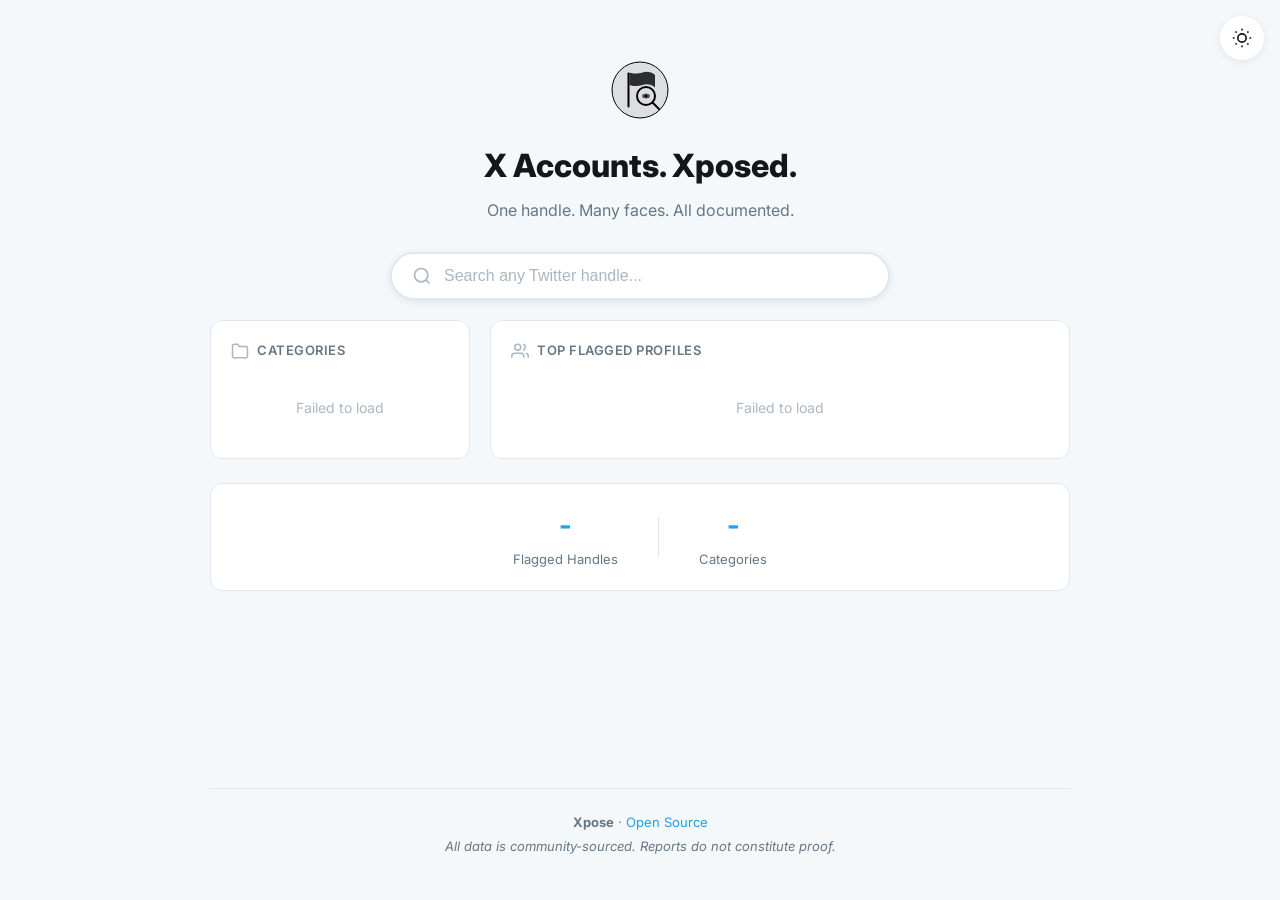
==== commit a6c21b6a: "Add files via upload" ====
--- a/docs/index.html
+++ b/docs/index.html
@@ -3,8 +3,8 @@
 <head>
   <meta charset="UTF-8">
   <meta name="viewport" content="width=device-width, initial-scale=1.0">
-  <title>Handle Transparency Dashboard</title>
-  <meta name="description" content="Search and view community reports on Twitter/X handles.">
+  <title>Xpose - X Accounts. Xposed.</title>
+  <meta name="description" content="One handle. Many faces. All documented. Community-powered transparency for X/Twitter accounts.">
   <link rel="icon" type="image/svg+xml" href="assets/logo.svg">
   <link rel="preconnect" href="https://fonts.googleapis.com">
   <link rel="preconnect" href="https://fonts.gstatic.com" crossorigin>
@@ -35,8 +35,8 @@
       <!-- Header -->
       <header class="landing-header">
         <img src="assets/logo.svg" alt="Logo" class="landing-logo">
-        <h1>Handle Transparency</h1>
-        <p>Community-driven accountability for Twitter/X</p>
+        <h1>X Accounts. Xposed.</h1>
+        <p>One handle. Many faces. All documented.</p>
       </header>
 
       <!-- Search -->
@@ -123,14 +123,21 @@
           <img id="profileAvatar" src="" alt="Avatar" class="profile-avatar">
           <div class="profile-info">
             <h2 id="profileHandle">@handle</h2>
-            <a id="profileLink" href="#" target="_blank">View on Twitter →</a>
+            <a id="profileLink" href="#" target="_blank" class="twitter-link">
+              <svg width="14" height="14" viewBox="0 0 24 24" fill="currentColor"><path d="M18.244 2.25h3.308l-7.227 8.26 8.502 11.24H16.17l-5.214-6.817L4.99 21.75H1.68l7.73-8.835L1.254 2.25H8.08l4.713 6.231zm-1.161 17.52h1.833L7.084 4.126H5.117z"/></svg>
+              View on Twitter
+            </a>
           </div>
         </div>
         <div class="profile-badge" id="profileBadge"></div>
         <div class="profile-stats">
           <div class="pstat">
             <strong id="reportCount">0</strong>
-            <span>Reports</span>
+            <span>Total Reports</span>
+          </div>
+          <div class="pstat">
+            <strong id="uniqueReporters">0</strong>
+            <span>Unique Reporters</span>
           </div>
           <div class="pstat">
             <strong id="firstFlagged">-</strong>
@@ -141,6 +148,23 @@
             <span>Last Report</span>
           </div>
         </div>
+        <div class="profile-summary hidden" id="profileSummary">
+          <h4>Why is this handle flagged?</h4>
+          <p id="summaryText"></p>
+        </div>
+      </div>
+
+      <!-- Grok Opinions Section -->
+      <div class="grok-section hidden" id="grokSection">
+        <h3>
+          <svg width="18" height="18" viewBox="0 0 24 24" fill="none" stroke="currentColor" stroke-width="2">
+            <path d="M12 2a10 10 0 1 0 10 10A10 10 0 0 0 12 2zm0 18a8 8 0 1 1 8-8 8 8 0 0 1-8 8z"/>
+            <path d="M12 6v6l4 2"/>
+          </svg>
+          Grok AI Opinions
+          <span id="grokCount"></span>
+        </h3>
+        <div class="grok-list" id="grokList"></div>
       </div>
 
       <!-- Not Found -->
@@ -162,7 +186,7 @@
 
     <!-- Footer -->
     <footer class="footer">
-      <p>Part of <a href="https://github.com/xxddgghh/twitter-handle-flagger" target="_blank">Twitter Handle Flagger</a></p>
+      <p><strong>Xpose</strong> · <a href="https://github.com/xxddgghh/twitter-handle-flagger" target="_blank">Open Source</a></p>
       <p class="disclaimer">All data is community-sourced. Reports do not constitute proof.</p>
     </footer>
   </div>
--- a/docs/styles.css
+++ b/docs/styles.css
@@ -646,8 +646,8 @@
 
 .profile-stats {
   display: grid;
-  grid-template-columns: repeat(3, 1fr);
-  gap: 16px;
+  grid-template-columns: repeat(4, 1fr);
+  gap: 12px;
   padding-top: 20px;
   border-top: 1px solid var(--border);
 }
@@ -668,6 +668,118 @@
   font-size: 11px;
   color: var(--text-secondary);
   text-transform: uppercase;
+}
+
+.twitter-link {
+  display: inline-flex;
+  align-items: center;
+  gap: 6px;
+  font-size: 14px;
+  color: var(--text-secondary);
+}
+
+.twitter-link:hover {
+  color: var(--accent);
+}
+
+/* Profile Summary */
+.profile-summary {
+  margin-top: 20px;
+  padding: 16px;
+  background: var(--bg);
+  border-radius: 10px;
+  border-left: 4px solid var(--accent);
+}
+
+.profile-summary h4 {
+  font-size: 13px;
+  color: var(--text-secondary);
+  margin-bottom: 8px;
+  font-weight: 600;
+}
+
+.profile-summary p {
+  font-size: 14px;
+  line-height: 1.6;
+}
+
+/* ===== Grok Section ===== */
+.grok-section {
+  background: var(--bg-card);
+  border: 1px solid var(--border);
+  border-radius: var(--radius);
+  padding: 20px;
+  margin-bottom: 20px;
+}
+
+.grok-section h3 {
+  display: flex;
+  align-items: center;
+  gap: 8px;
+  font-size: 16px;
+  margin-bottom: 16px;
+}
+
+.grok-section h3 svg {
+  color: var(--accent);
+}
+
+.grok-section h3 span {
+  font-size: 13px;
+  color: var(--text-secondary);
+  font-weight: 400;
+}
+
+.grok-list {
+  display: flex;
+  flex-direction: column;
+  gap: 12px;
+}
+
+.grok-card {
+  padding: 16px;
+  background: var(--bg);
+  border-radius: 10px;
+  border-left: 4px solid #9b59b6;
+}
+
+.grok-card-header {
+  display: flex;
+  justify-content: space-between;
+  align-items: center;
+  margin-bottom: 10px;
+}
+
+.grok-label {
+  display: inline-flex;
+  align-items: center;
+  gap: 6px;
+  font-size: 12px;
+  font-weight: 600;
+  color: #9b59b6;
+  background: rgba(155, 89, 182, 0.1);
+  padding: 4px 10px;
+  border-radius: 20px;
+}
+
+.grok-date {
+  font-size: 12px;
+  color: var(--text-muted);
+}
+
+.grok-text {
+  font-size: 14px;
+  line-height: 1.6;
+  color: var(--text-secondary);
+}
+
+.grok-source {
+  margin-top: 10px;
+  font-size: 12px;
+}
+
+.grok-source a {
+  color: var(--text-muted);
 }
 
 /* ===== Not Found ===== */
@@ -774,11 +886,28 @@
   color: var(--text-muted);
 }
 
+.report-tags {
+  display: flex;
+  gap: 6px;
+  align-items: center;
+  flex-wrap: wrap;
+}
+
 .report-cat {
   font-size: 11px;
   padding: 4px 10px;
   border-radius: 20px;
   font-weight: 600;
+}
+
+.grok-tag {
+  font-size: 10px;
+  padding: 3px 8px;
+  border-radius: 20px;
+  font-weight: 600;
+  background: rgba(155, 89, 182, 0.15);
+  color: #9b59b6;
+  border: 1px solid rgba(155, 89, 182, 0.3);
 }
 
 .report-body {
@@ -885,7 +1014,7 @@
   }
   
   .profile-stats {
-    grid-template-columns: 1fr;
+    grid-template-columns: repeat(2, 1fr);
   }
   
   .results-header {
@@ -901,4 +1030,10 @@
     width: 60px;
     height: 1px;
   }
-}
+  
+  .grok-card-header {
+    flex-direction: column;
+    align-items: flex-start;
+    gap: 6px;
+  }
+}
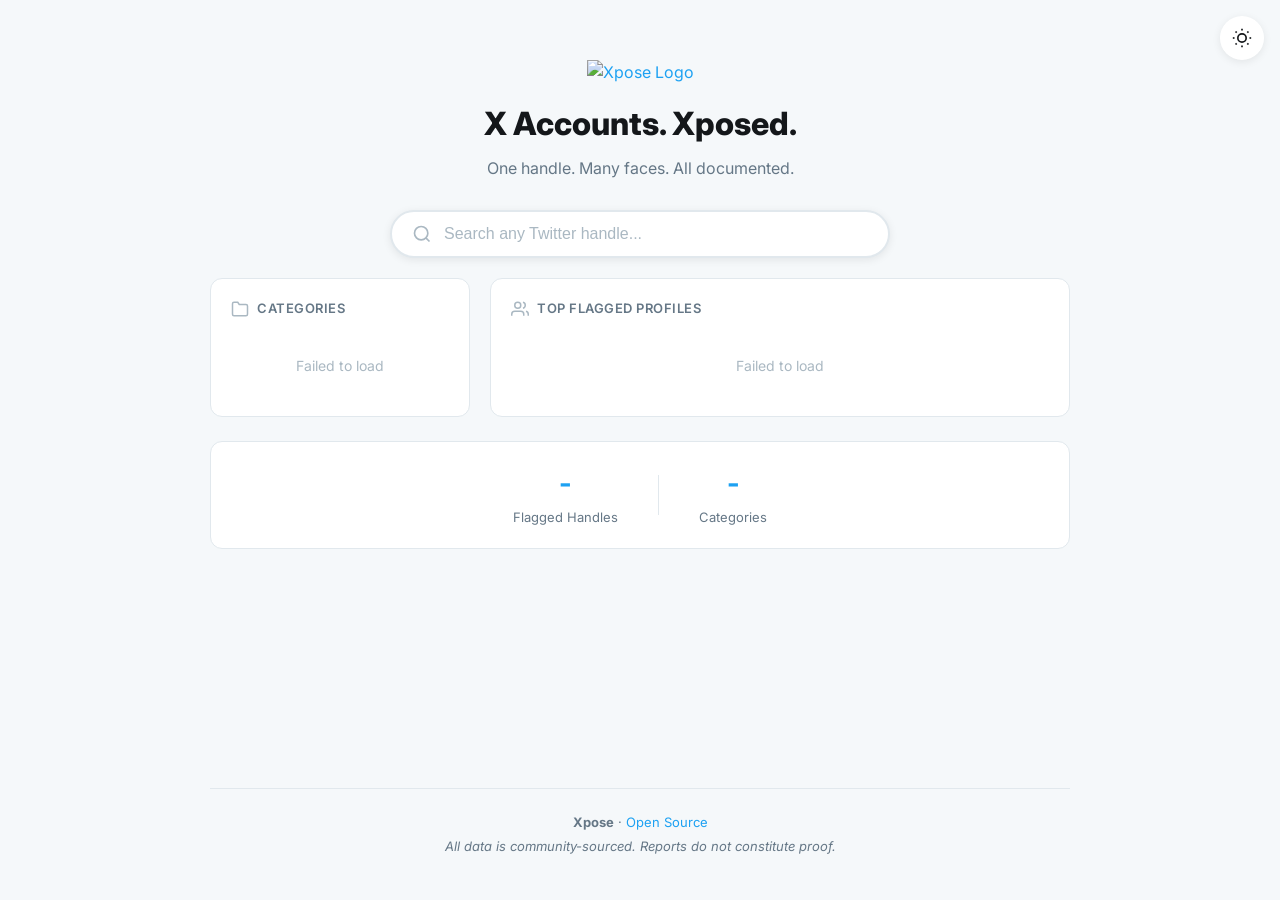
==== commit be66316d: "logo update" ====
--- a/docs/index.html
+++ b/docs/index.html
@@ -5,7 +5,7 @@
   <meta name="viewport" content="width=device-width, initial-scale=1.0">
   <title>Xpose - X Accounts. Xposed.</title>
   <meta name="description" content="One handle. Many faces. All documented. Community-powered transparency for X/Twitter accounts.">
-  <link rel="icon" type="image/svg+xml" href="assets/logo.svg">
+  <link rel="icon" type="image/png" href="logo.png">
   <link rel="preconnect" href="https://fonts.googleapis.com">
   <link rel="preconnect" href="https://fonts.gstatic.com" crossorigin>
   <link href="https://fonts.googleapis.com/css2?family=Inter:wght@400;500;600;700;800&display=swap" rel="stylesheet">
@@ -34,7 +34,7 @@
     <section class="landing-page" id="landingPage">
       <!-- Header -->
       <header class="landing-header">
-        <img src="assets/logo.svg" alt="Logo" class="landing-logo">
+        <img src="logo.png" alt="Xpose Logo" class="landing-logo">
         <h1>X Accounts. Xposed.</h1>
         <p>One handle. Many faces. All documented.</p>
       </header>
@@ -154,6 +154,41 @@
         </div>
       </div>
 
+      <!-- AI Summary Section -->
+      <div class="ai-summary-section hidden" id="aiSummarySection">
+        <h3>
+          <svg width="18" height="18" viewBox="0 0 24 24" fill="none" stroke="currentColor" stroke-width="2">
+            <path d="M12 2a10 10 0 1 0 10 10A10 10 0 0 0 12 2zm0 18a8 8 0 1 1 8-8 8 8 0 0 1-8 8z"/>
+            <path d="M9 9h6M9 12h6M9 15h4"/>
+          </svg>
+          AI Summary
+          <a id="grokVerifyLink" href="#" target="_blank" class="verify-link" title="Verify with Grok AI">
+            <svg width="14" height="14" viewBox="0 0 24 24" fill="none" stroke="currentColor" stroke-width="2">
+              <path d="M18 13v6a2 2 0 0 1-2 2H5a2 2 0 0 1-2-2V8a2 2 0 0 1 2-2h6"/>
+              <polyline points="15 3 21 3 21 9"/>
+              <line x1="10" y1="14" x2="21" y2="3"/>
+            </svg>
+            Verify with Grok
+          </a>
+        </h3>
+        <div class="ai-summary-content" id="aiSummaryContent"></div>
+        <div class="ai-summary-meta" id="aiSummaryMeta"></div>
+      </div>
+
+      <!-- Report Statistics Section -->
+      <div class="report-stats-section hidden" id="reportStatsSection">
+        <h3>
+          <svg width="18" height="18" viewBox="0 0 24 24" fill="none" stroke="currentColor" stroke-width="2">
+            <path d="M3 3v18h18"/>
+            <path d="M18 17V9"/>
+            <path d="M13 17V5"/>
+            <path d="M8 17v-3"/>
+          </svg>
+          Report Statistics
+        </h3>
+        <div class="report-stats-content" id="reportStatsContent"></div>
+      </div>
+
       <!-- Grok Opinions Section -->
       <div class="grok-section hidden" id="grokSection">
         <h3>
--- a/docs/styles.css
+++ b/docs/styles.css
@@ -973,6 +973,285 @@
 
 .load-more:hover {
   background: var(--bg);
+}
+
+/* ===== Category Breakdown ===== */
+.category-breakdown {
+  margin-top: 16px;
+  padding: 16px;
+  background: var(--bg);
+  border-radius: 8px;
+  border: 1px solid var(--border);
+}
+
+.category-breakdown h4 {
+  font-size: 13px;
+  font-weight: 600;
+  color: var(--text-secondary);
+  margin: 0 0 12px 0;
+  text-transform: uppercase;
+  letter-spacing: 0.5px;
+}
+
+.breakdown-bars {
+  display: flex;
+  flex-direction: column;
+  gap: 10px;
+}
+
+.breakdown-item {
+  display: flex;
+  flex-direction: column;
+  gap: 4px;
+}
+
+.breakdown-label {
+  display: flex;
+  align-items: center;
+  gap: 8px;
+  font-size: 13px;
+}
+
+.breakdown-dot {
+  width: 8px;
+  height: 8px;
+  border-radius: 50%;
+  flex-shrink: 0;
+}
+
+.breakdown-count {
+  margin-left: auto;
+  color: var(--text-secondary);
+  font-size: 12px;
+}
+
+.breakdown-bar {
+  height: 6px;
+  background: var(--border);
+  border-radius: 3px;
+  overflow: hidden;
+}
+
+.breakdown-fill {
+  height: 100%;
+  border-radius: 3px;
+  transition: width 0.3s ease;
+}
+
+/* ===== AI Summary Section ===== */
+.ai-summary-section {
+  background: var(--bg-card);
+  border: 1px solid var(--border);
+  border-radius: 12px;
+  padding: 20px;
+  margin-bottom: 16px;
+}
+
+.ai-summary-section h3 {
+  display: flex;
+  align-items: center;
+  gap: 8px;
+  font-size: 16px;
+  font-weight: 600;
+  margin: 0 0 16px 0;
+  color: var(--text);
+}
+
+.ai-summary-section h3 svg {
+  color: var(--text-secondary);
+}
+
+.verify-link {
+  margin-left: auto;
+  display: flex;
+  align-items: center;
+  gap: 4px;
+  font-size: 12px;
+  font-weight: 500;
+  color: var(--primary);
+  text-decoration: none;
+  padding: 4px 8px;
+  background: var(--bg);
+  border-radius: 6px;
+  border: 1px solid var(--border);
+}
+
+.verify-link:hover {
+  background: var(--primary);
+  color: white;
+  border-color: var(--primary);
+}
+
+.ai-summary-content {
+  font-size: 14px;
+  line-height: 1.6;
+  color: var(--text);
+}
+
+.ai-summary-content p {
+  margin: 0;
+}
+
+.ai-summary-meta {
+  display: flex;
+  gap: 16px;
+  margin-top: 12px;
+  padding-top: 12px;
+  border-top: 1px solid var(--border);
+  font-size: 12px;
+  color: var(--text-muted);
+}
+
+/* ===== Report Statistics Section ===== */
+.report-stats-section {
+  background: var(--bg-card);
+  border: 1px solid var(--border);
+  border-radius: 12px;
+  padding: 20px;
+  margin-bottom: 16px;
+}
+
+.report-stats-section h3 {
+  display: flex;
+  align-items: center;
+  gap: 8px;
+  font-size: 16px;
+  font-weight: 600;
+  margin: 0 0 16px 0;
+  color: var(--text);
+}
+
+.report-stats-section h3 svg {
+  color: var(--text-secondary);
+}
+
+.stats-grid {
+  display: grid;
+  grid-template-columns: repeat(4, 1fr);
+  gap: 12px;
+  margin-bottom: 16px;
+}
+
+.stat-box {
+  background: var(--bg);
+  border: 1px solid var(--border);
+  border-radius: 8px;
+  padding: 12px;
+  text-align: center;
+}
+
+.stat-box .stat-value {
+  font-size: 24px;
+  font-weight: 700;
+  color: var(--text);
+}
+
+.stat-box .stat-label {
+  font-size: 11px;
+  color: var(--text-muted);
+  text-transform: uppercase;
+  letter-spacing: 0.5px;
+}
+
+.stats-section {
+  margin-top: 16px;
+  padding-top: 16px;
+  border-top: 1px solid var(--border);
+}
+
+.stats-section h4 {
+  font-size: 13px;
+  font-weight: 600;
+  color: var(--text-secondary);
+  margin: 0 0 10px 0;
+  text-transform: uppercase;
+  letter-spacing: 0.5px;
+}
+
+.stats-list {
+  list-style: none;
+  padding: 0;
+  margin: 0;
+}
+
+.stats-list li {
+  display: flex;
+  align-items: center;
+  gap: 8px;
+  padding: 6px 0;
+  font-size: 13px;
+  color: var(--text);
+}
+
+.stats-dot {
+  width: 8px;
+  height: 8px;
+  border-radius: 50%;
+  flex-shrink: 0;
+}
+
+.stats-notes {
+  list-style: none;
+  padding: 0;
+  margin: 0;
+}
+
+.stats-notes li {
+  padding: 8px 0;
+  border-bottom: 1px solid var(--border);
+  font-size: 13px;
+}
+
+.stats-notes li:last-child {
+  border-bottom: none;
+}
+
+.note-category {
+  display: inline-block;
+  font-size: 11px;
+  font-weight: 600;
+  color: var(--text-secondary);
+  text-transform: uppercase;
+  margin-right: 8px;
+}
+
+.note-text {
+  color: var(--text);
+  font-style: italic;
+}
+
+.more-notes {
+  color: var(--text-muted);
+  font-style: italic;
+}
+
+.stats-tweets {
+  list-style: none;
+  padding: 0;
+  margin: 0;
+}
+
+.stats-tweets li {
+  display: flex;
+  align-items: center;
+  gap: 8px;
+  padding: 6px 0;
+  font-size: 13px;
+}
+
+.stats-tweets a {
+  color: var(--primary);
+  text-decoration: none;
+  font-family: monospace;
+}
+
+.stats-tweets a:hover {
+  text-decoration: underline;
+}
+
+.tweet-count {
+  color: var(--text-muted);
+  font-size: 12px;
 }
 
 /* ===== Footer ===== */
@@ -1036,4 +1315,17 @@
     align-items: flex-start;
     gap: 6px;
   }
-}
+  
+  .stats-grid {
+    grid-template-columns: repeat(2, 1fr);
+  }
+  
+  .ai-summary-section h3 {
+    flex-wrap: wrap;
+  }
+  
+  .verify-link {
+    margin-left: 0;
+    margin-top: 8px;
+  }
+}
